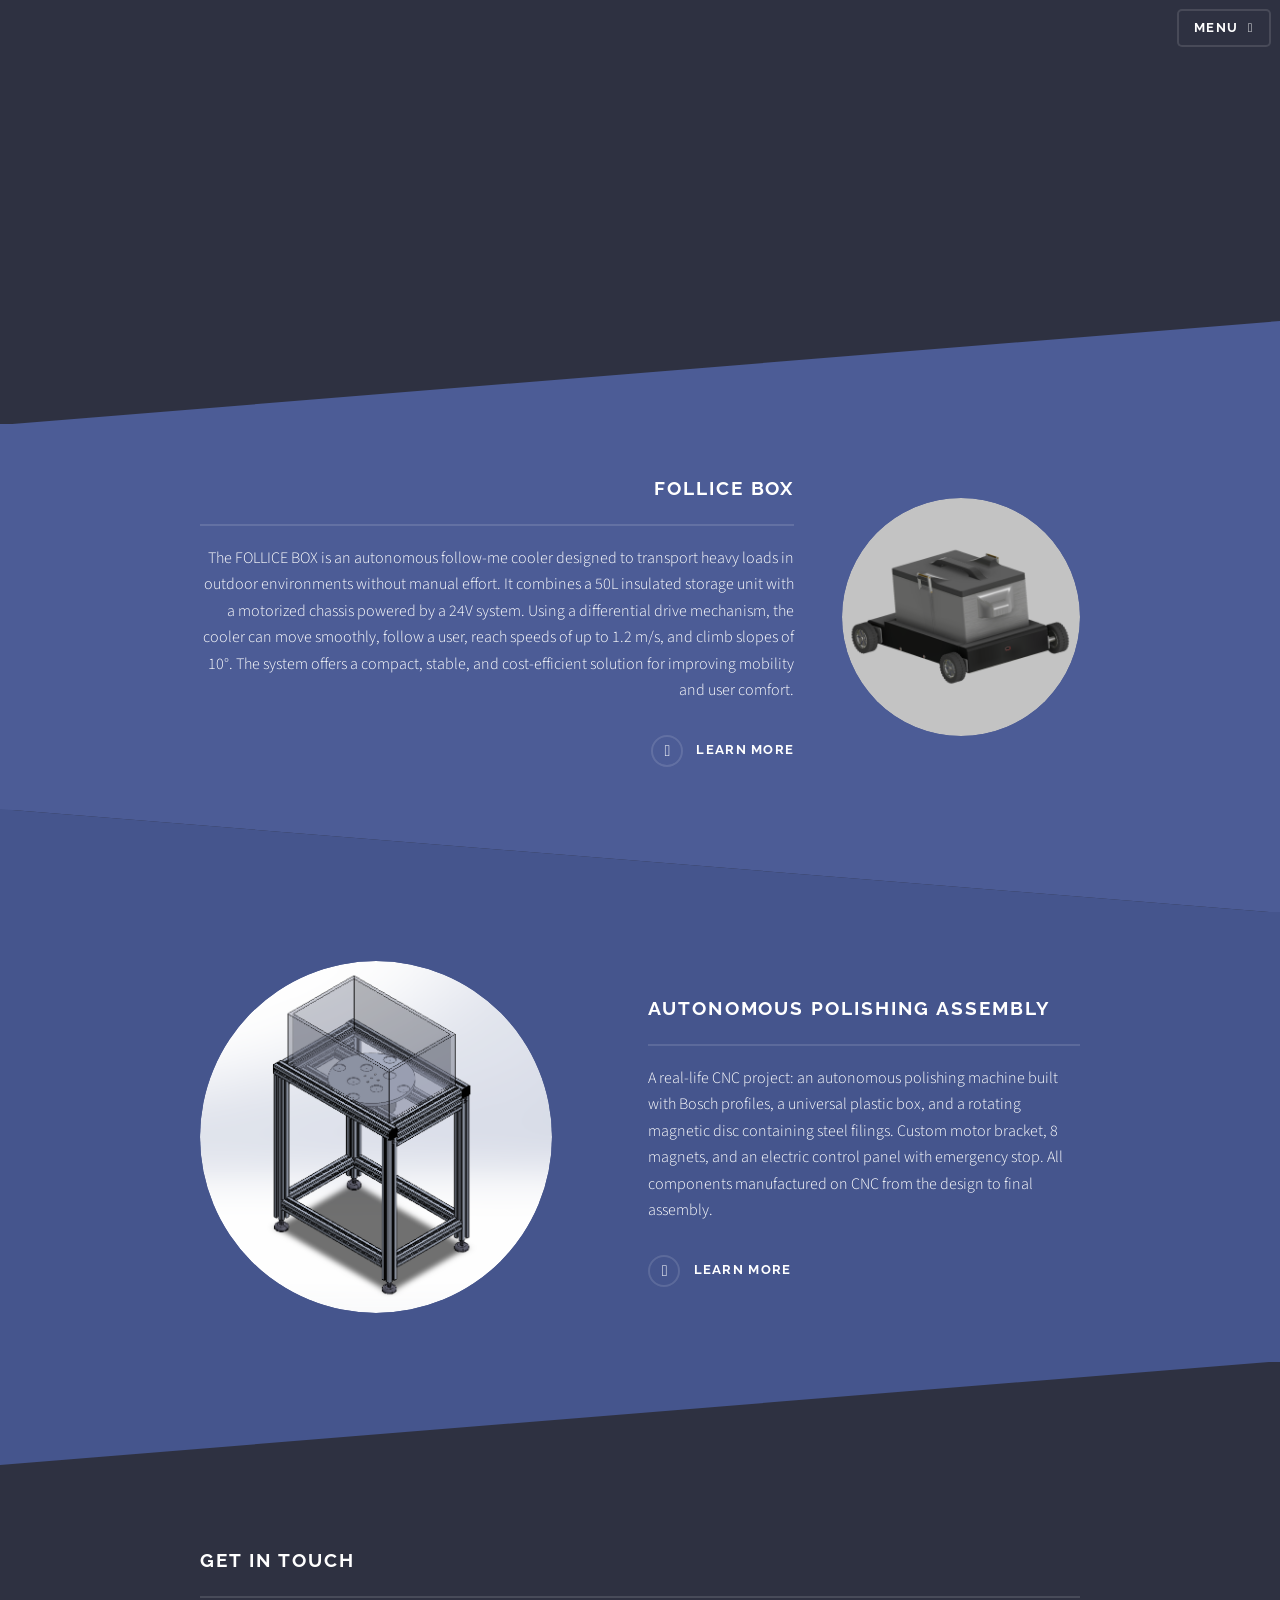
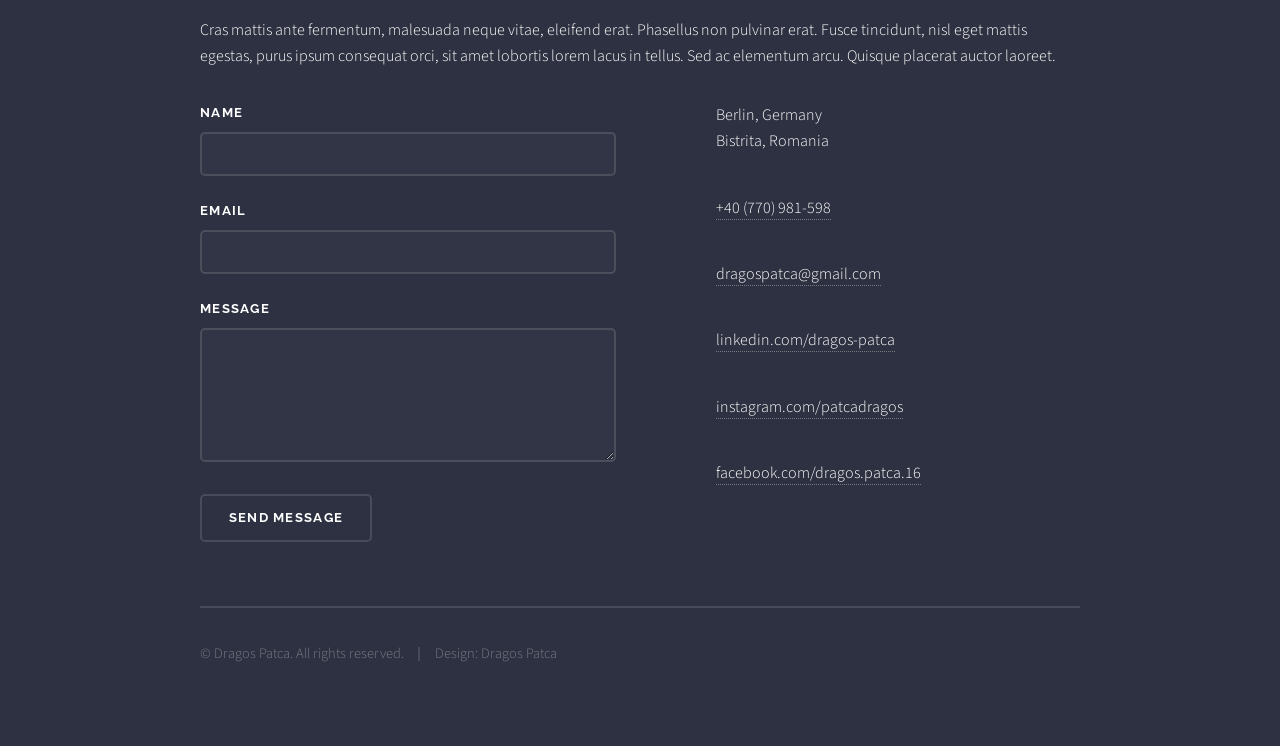
==== index.html @ 0d282e57 "Add files via upload" ====
<!DOCTYPE HTML>
<!--
	Solid State by HTML5 UP
	html5up.net | @ajlkn
	Free for personal and commercial use under the CCA 3.0 license (html5up.net/license)
-->
<html>
	<head>
		<title>PORTOFOLIO - Dragos Patca</title>
		<meta charset="utf-8" />
		<meta name="viewport" content="width=device-width, initial-scale=1, user-scalable=no" />
		<link rel="stylesheet" href="assets/css/main.css" />
		<noscript><link rel="stylesheet" href="assets/css/noscript.css" /></noscript>
	</head>
	<body class="is-preload">

		<!-- Page Wrapper -->
			<div id="page-wrapper">

				<!-- Header -->
					<header id="header" class="alt">
						<h1><a href="index.html">Dragos Patca</a></h1>
						<nav>
							<a href="#menu">Menu</a>
						</nav>
					</header>

				<!-- Menu -->
					<nav id="menu">
						<div class="inner">
							<h2>Menu</h2>
							<ul class="links">
								<li><a href="index.html">Home</a></li>
								<li><a href="follice-box.html">Follice Box</a></li>
								<li><a href="autonomous-polishing.html">Autonomous Polishing</a></li>
								<li><a href="#footer">Contact</a></li>
							</ul>
							<a href="#" class="close">Close</a>
						</div>
					</nav>

				<!-- Banner -->
					<section id="banner">
						<div class="inner">
							<h2>DRAGOS PATCA <div class="logo"><img src="images/pic02.png" alt="Logo" /></div></h2>
							<p>PORTOFOLIO<a href="http://html5up.net"></a></p>
						</div>
					</section>

				<!-- Wrapper -->
					<section id="wrapper">

						<!-- One -->
							<section id="one" class="wrapper spotlight style1">
								<div class="inner">
									<a href="#" class="image"><img src="images/pic01.png" alt="" /></a>
									<div class="content">
										<h2 class="major">Follice Box</h2>
										<p>The FOLLICE BOX is an autonomous follow-me cooler designed to transport heavy loads in outdoor environments without manual effort. It combines a 50L insulated storage unit with a motorized chassis powered by a 24V system. Using a differential drive mechanism, the cooler can move smoothly, follow a user, reach speeds of up to 1.2 m/s, and climb slopes of 10°. The system offers a compact, stable, and cost-efficient solution for improving mobility and user comfort.</p>
									<a href="follice-box.html" class="special">Learn more</a>
								</div>
								</div>
							</section>

						<!-- Two -->
						<section id="two" class="wrapper alt spotlight style2">
							<div class="inner" style="display: flex; align-items: center; gap: 3em;">
								
								<a href="#" class="image" style="
									width: 22em;
									height: 22em;
									flex-shrink: 0;
									display: block;
								">
									<img src="images/poza04.png" alt="" style="
										width: 100%;
										height: 100%;
										object-fit: cover;
										border-radius: 50%;
										display: block;
									" />
								</a>

								<div class="content">
									<h2 class="major">Autonomous Polishing Assembly</h2>
									<p>
										A real-life CNC project: an autonomous polishing machine built with Bosch profiles, 
										a universal plastic box, and a rotating magnetic disc containing steel filings. 
										Custom motor bracket, 8 magnets, and an electric control panel with emergency stop. 
										All components manufactured on CNC from the design to final assembly.
									</p>
									<a href="autonomous-polishing.html" class="special">Learn more</a>
								</div>

							</div>
						</section>


					</section>

				<!-- Footer -->
					<section id="footer">
						<div class="inner">
							<h2 class="major">Get in touch</h2>
							<p>Cras mattis ante fermentum, malesuada neque vitae, eleifend erat. Phasellus non pulvinar erat. Fusce tincidunt, nisl eget mattis egestas, purus ipsum consequat orci, sit amet lobortis lorem lacus in tellus. Sed ac elementum arcu. Quisque placerat auctor laoreet.</p>
							<form method="post" action="#">
								<div class="fields">
									<div class="field">
										<label for="name">Name</label>
										<input type="text" name="name" id="name" />
									</div>
									<div class="field">
										<label for="email">Email</label>
										<input type="email" name="email" id="email" />
									</div>
									<div class="field">
										<label for="message">Message</label>
										<textarea name="message" id="message" rows="4"></textarea>
									</div>
								</div>
								<ul class="actions">
									<li><input type="submit" value="Send Message" /></li>
								</ul>
							</form>
							<ul class="contact">
								<li class="icon solid fa-home">
									Berlin, Germany<br />
									Bistrita, Romania
								</li>
								<li class="icon solid fa-phone"><a href="tel:+40770981598">+40 (770) 981-598</a></li>
								<li class="icon solid fa-envelope"><a href="mailto:dragospatca@gmail.com">dragospatca@gmail.com</a></li>
								<li class="icon brands fa-linkedin"><a href="https://www.linkedin.com/in/dragos-patca-9aa74733b/">linkedin.com/dragos-patca</a></li>
								<li class="icon brands fa-instagram"><a href="https://www.instagram.com/patcadragos/">instagram.com/patcadragos</a></li>
								<li class="icon brands fa-facebook-f"><a href="https://www.facebook.com/dragos.patca.16">facebook.com/dragos.patca.16</a></li>
							</ul>
							<ul class="copyright">
								<li>&copy; Dragos Patca. All rights reserved.</li><li>Design: Dragos Patca</li>
							</ul>
						</div>
					</section>

			</div>

		<!-- Scripts -->
			<script src="assets/js/jquery.min.js"></script>
			<script src="assets/js/jquery.scrollex.min.js"></script>
			<script src="assets/js/browser.min.js"></script>
			<script src="assets/js/breakpoints.min.js"></script>
			<script src="assets/js/util.js"></script>
			<script src="assets/js/main.js"></script>

	</body>
</html>
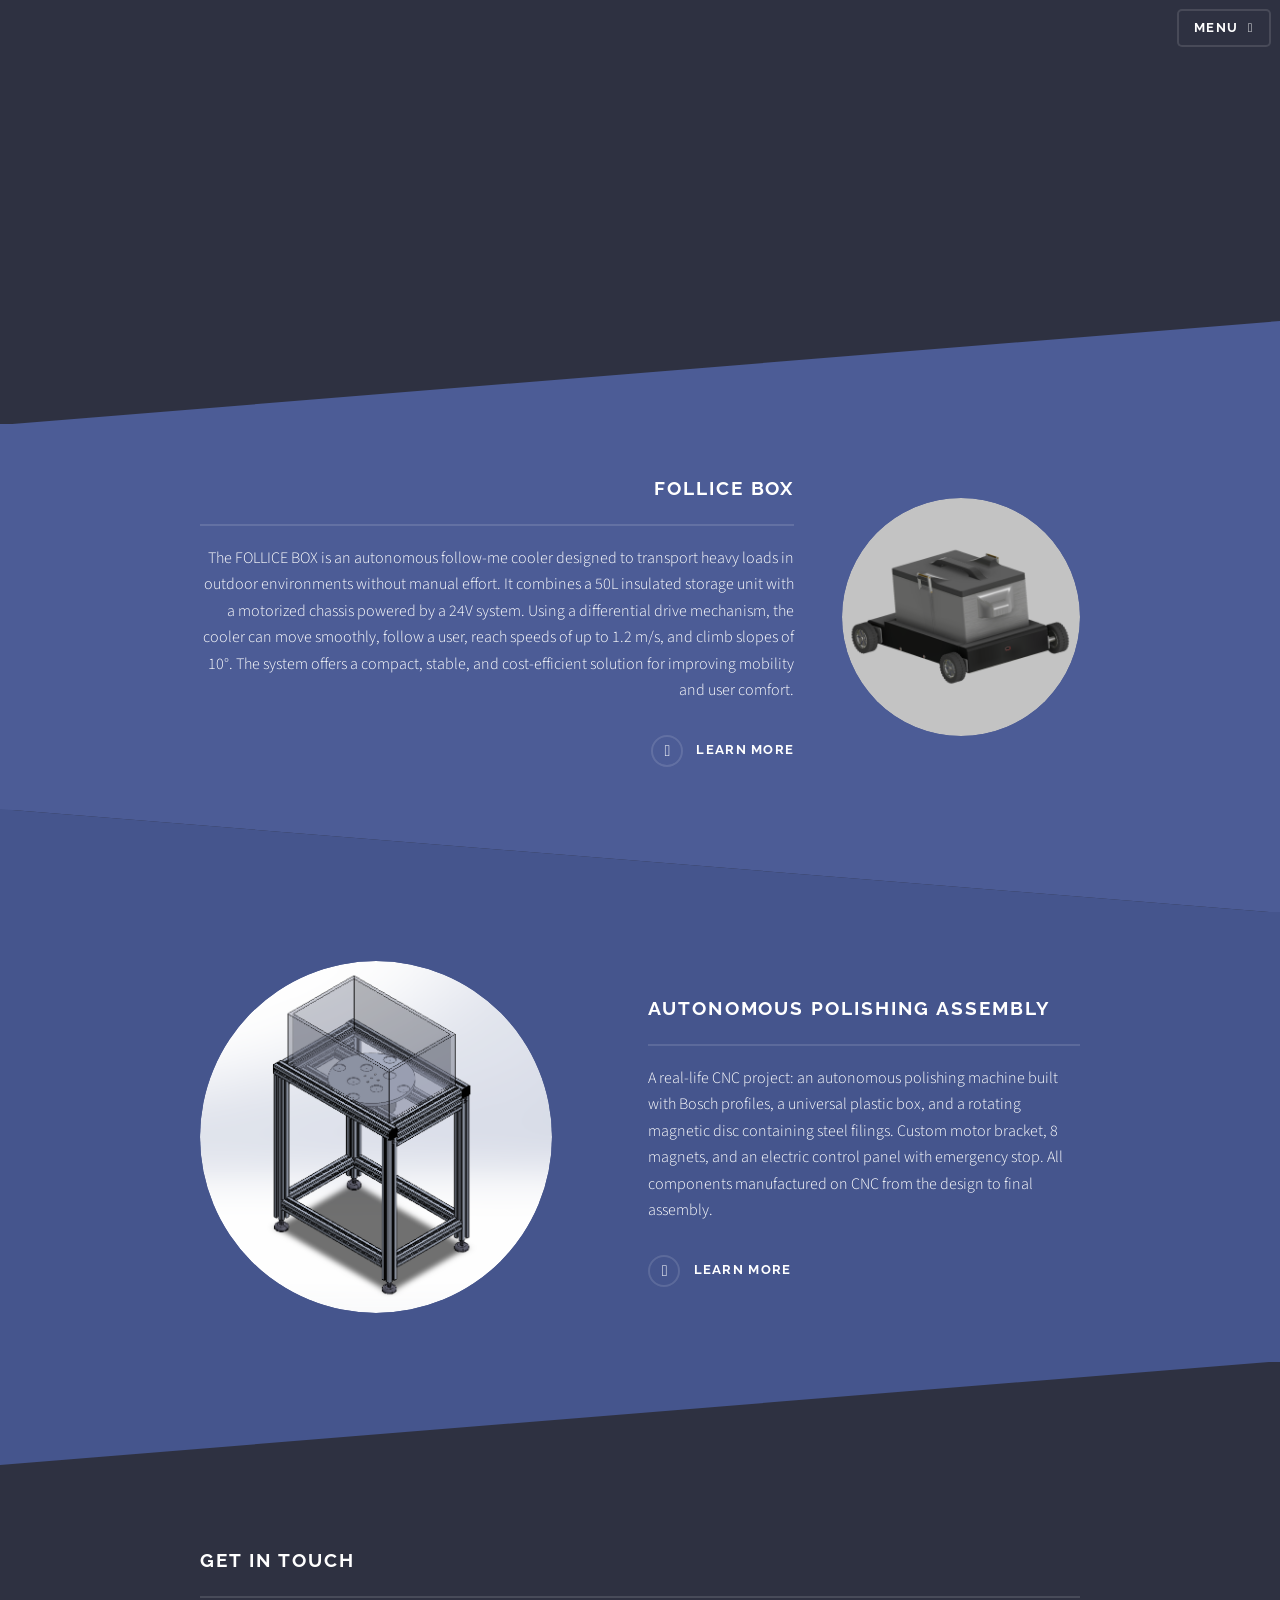
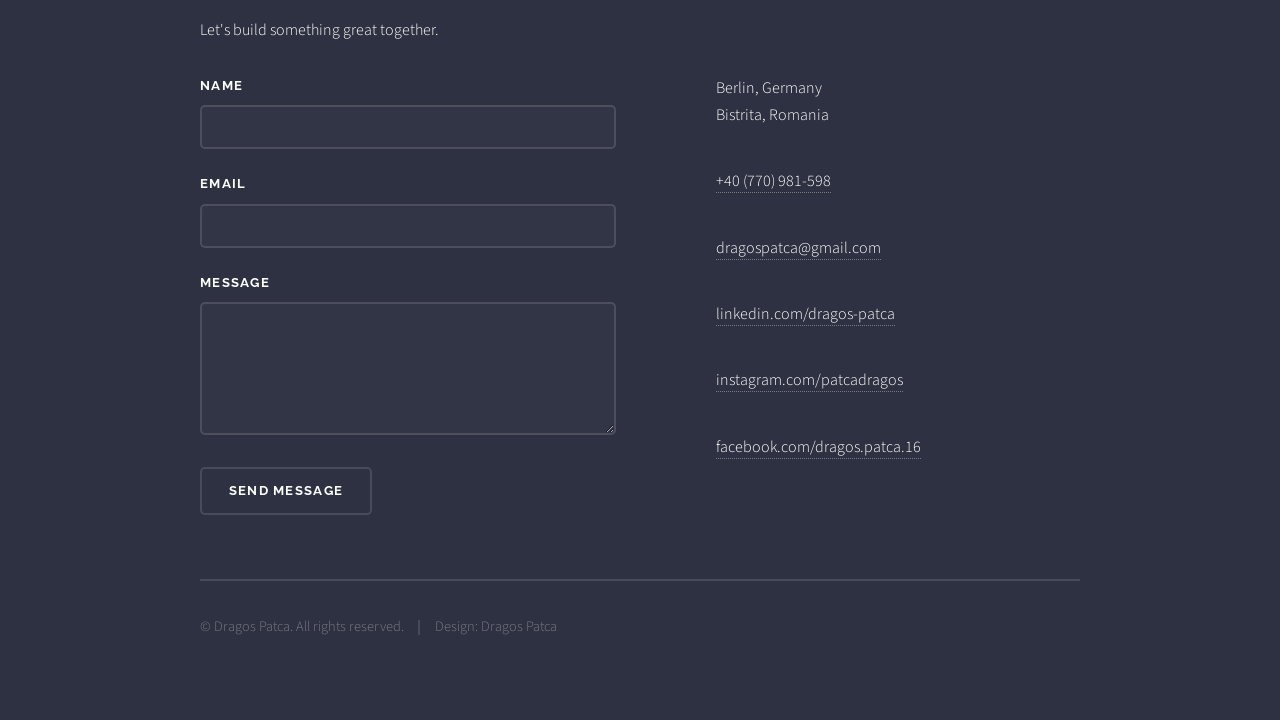
==== commit d1811a7d: "Fix HTML formatting and restore original content" ====
--- a/index.html
+++ b/index.html
@@ -102,7 +102,7 @@
 					<section id="footer">
 						<div class="inner">
 							<h2 class="major">Get in touch</h2>
-							<p>Cras mattis ante fermentum, malesuada neque vitae, eleifend erat. Phasellus non pulvinar erat. Fusce tincidunt, nisl eget mattis egestas, purus ipsum consequat orci, sit amet lobortis lorem lacus in tellus. Sed ac elementum arcu. Quisque placerat auctor laoreet.</p>
+							<p>Let's build something great together.</p>
 							<form method="post" action="#">
 								<div class="fields">
 									<div class="field">
@@ -150,4 +150,4 @@
 			<script src="assets/js/main.js"></script>
 
 	</body>
-</html>+</html>
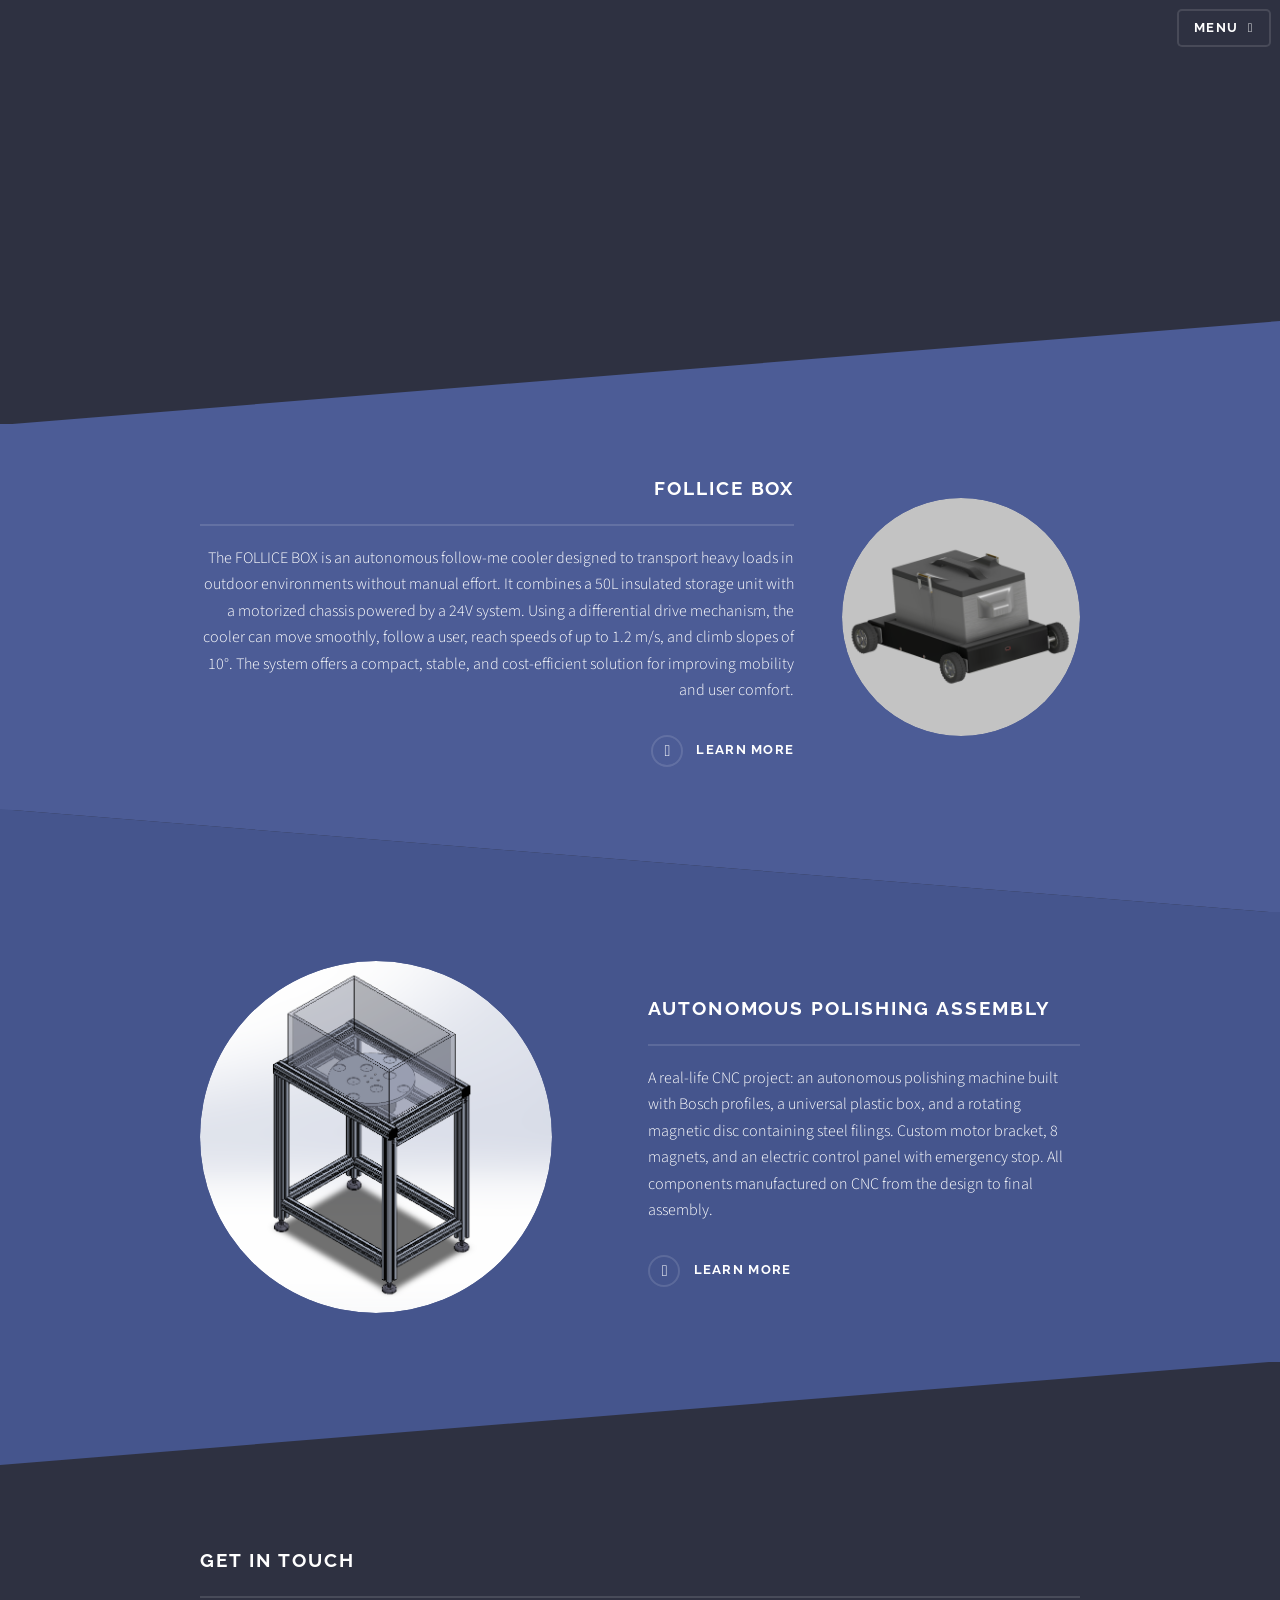
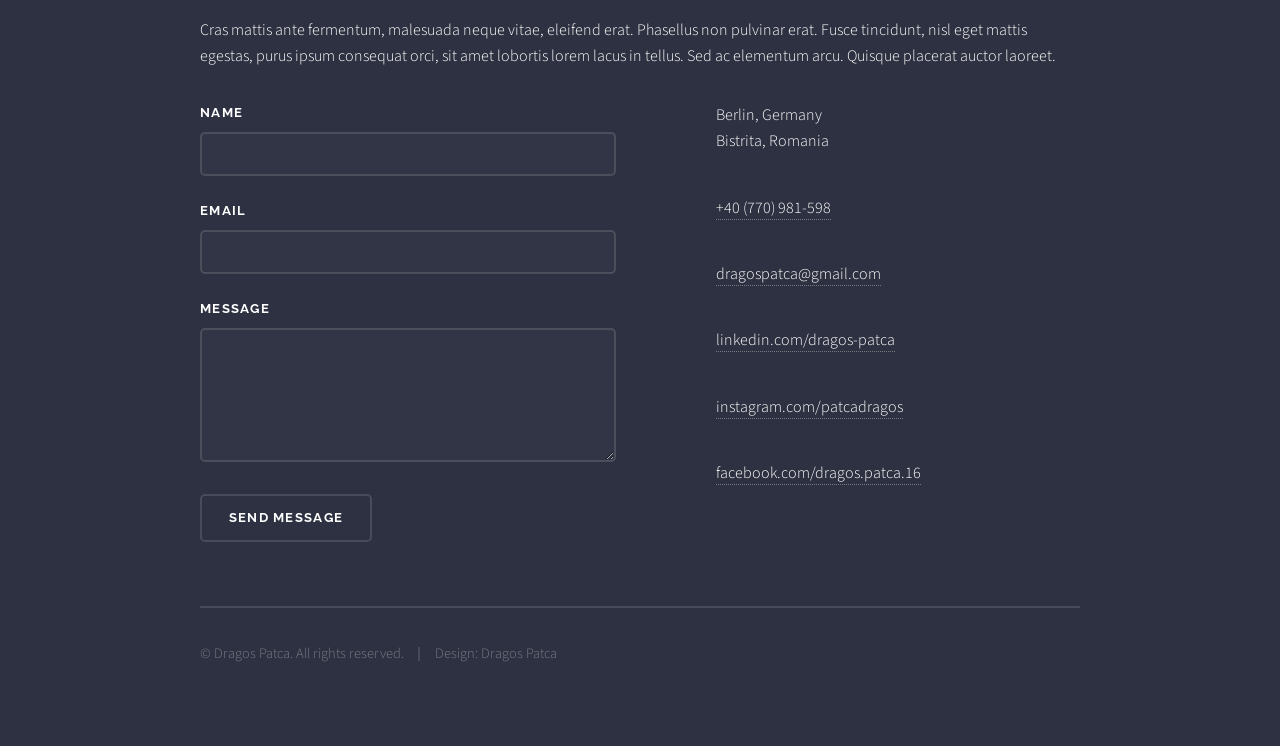
==== commit a1a723ba: "Add files via upload" ====
--- a/index.html
+++ b/index.html
@@ -102,7 +102,7 @@
 					<section id="footer">
 						<div class="inner">
 							<h2 class="major">Get in touch</h2>
-							<p>Let's build something great together.</p>
+							<p>Cras mattis ante fermentum, malesuada neque vitae, eleifend erat. Phasellus non pulvinar erat. Fusce tincidunt, nisl eget mattis egestas, purus ipsum consequat orci, sit amet lobortis lorem lacus in tellus. Sed ac elementum arcu. Quisque placerat auctor laoreet.</p>
 							<form method="post" action="#">
 								<div class="fields">
 									<div class="field">
@@ -150,4 +150,4 @@
 			<script src="assets/js/main.js"></script>
 
 	</body>
-</html>
+</html>
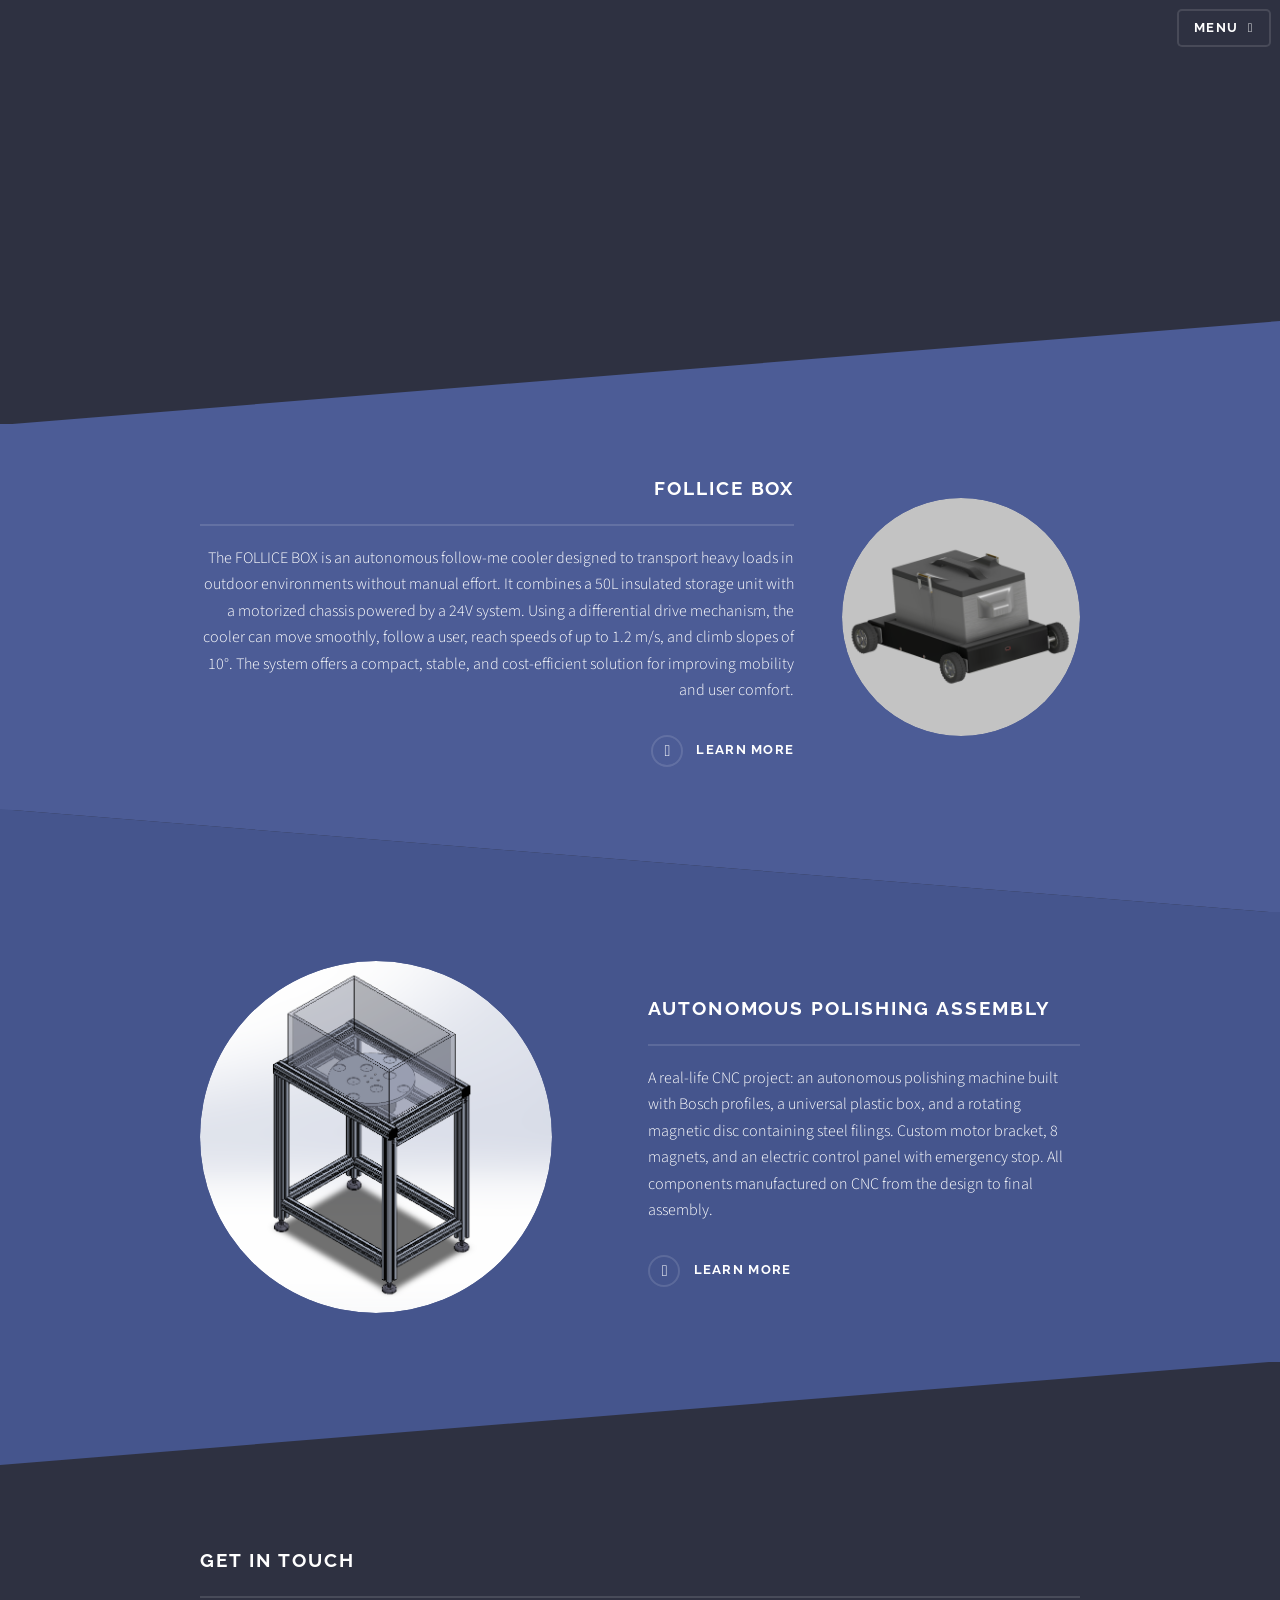
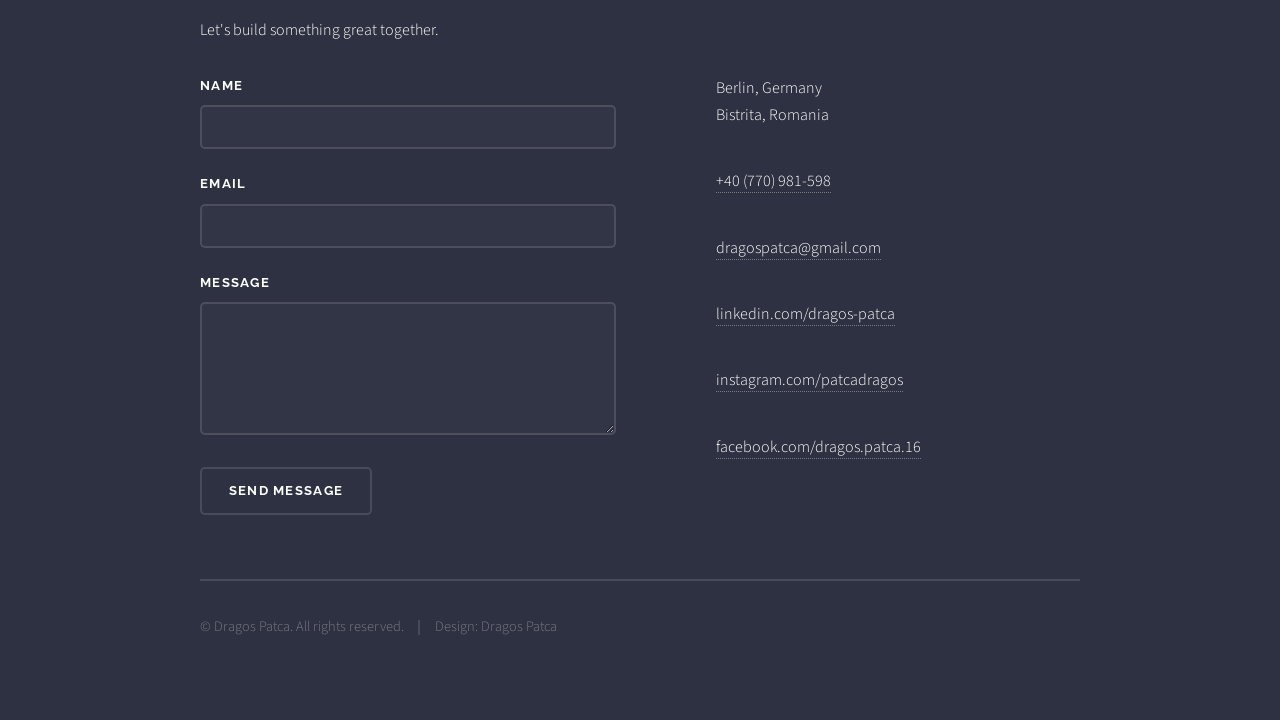
==== commit 47bc43f1: "Update index.html" ====
--- a/index.html
+++ b/index.html
@@ -102,7 +102,7 @@
 					<section id="footer">
 						<div class="inner">
 							<h2 class="major">Get in touch</h2>
-							<p>Cras mattis ante fermentum, malesuada neque vitae, eleifend erat. Phasellus non pulvinar erat. Fusce tincidunt, nisl eget mattis egestas, purus ipsum consequat orci, sit amet lobortis lorem lacus in tellus. Sed ac elementum arcu. Quisque placerat auctor laoreet.</p>
+							<p>Let's build something great together.</p>
 							<form method="post" action="#">
 								<div class="fields">
 									<div class="field">
@@ -150,4 +150,4 @@
 			<script src="assets/js/main.js"></script>
 
 	</body>
-</html>+</html>
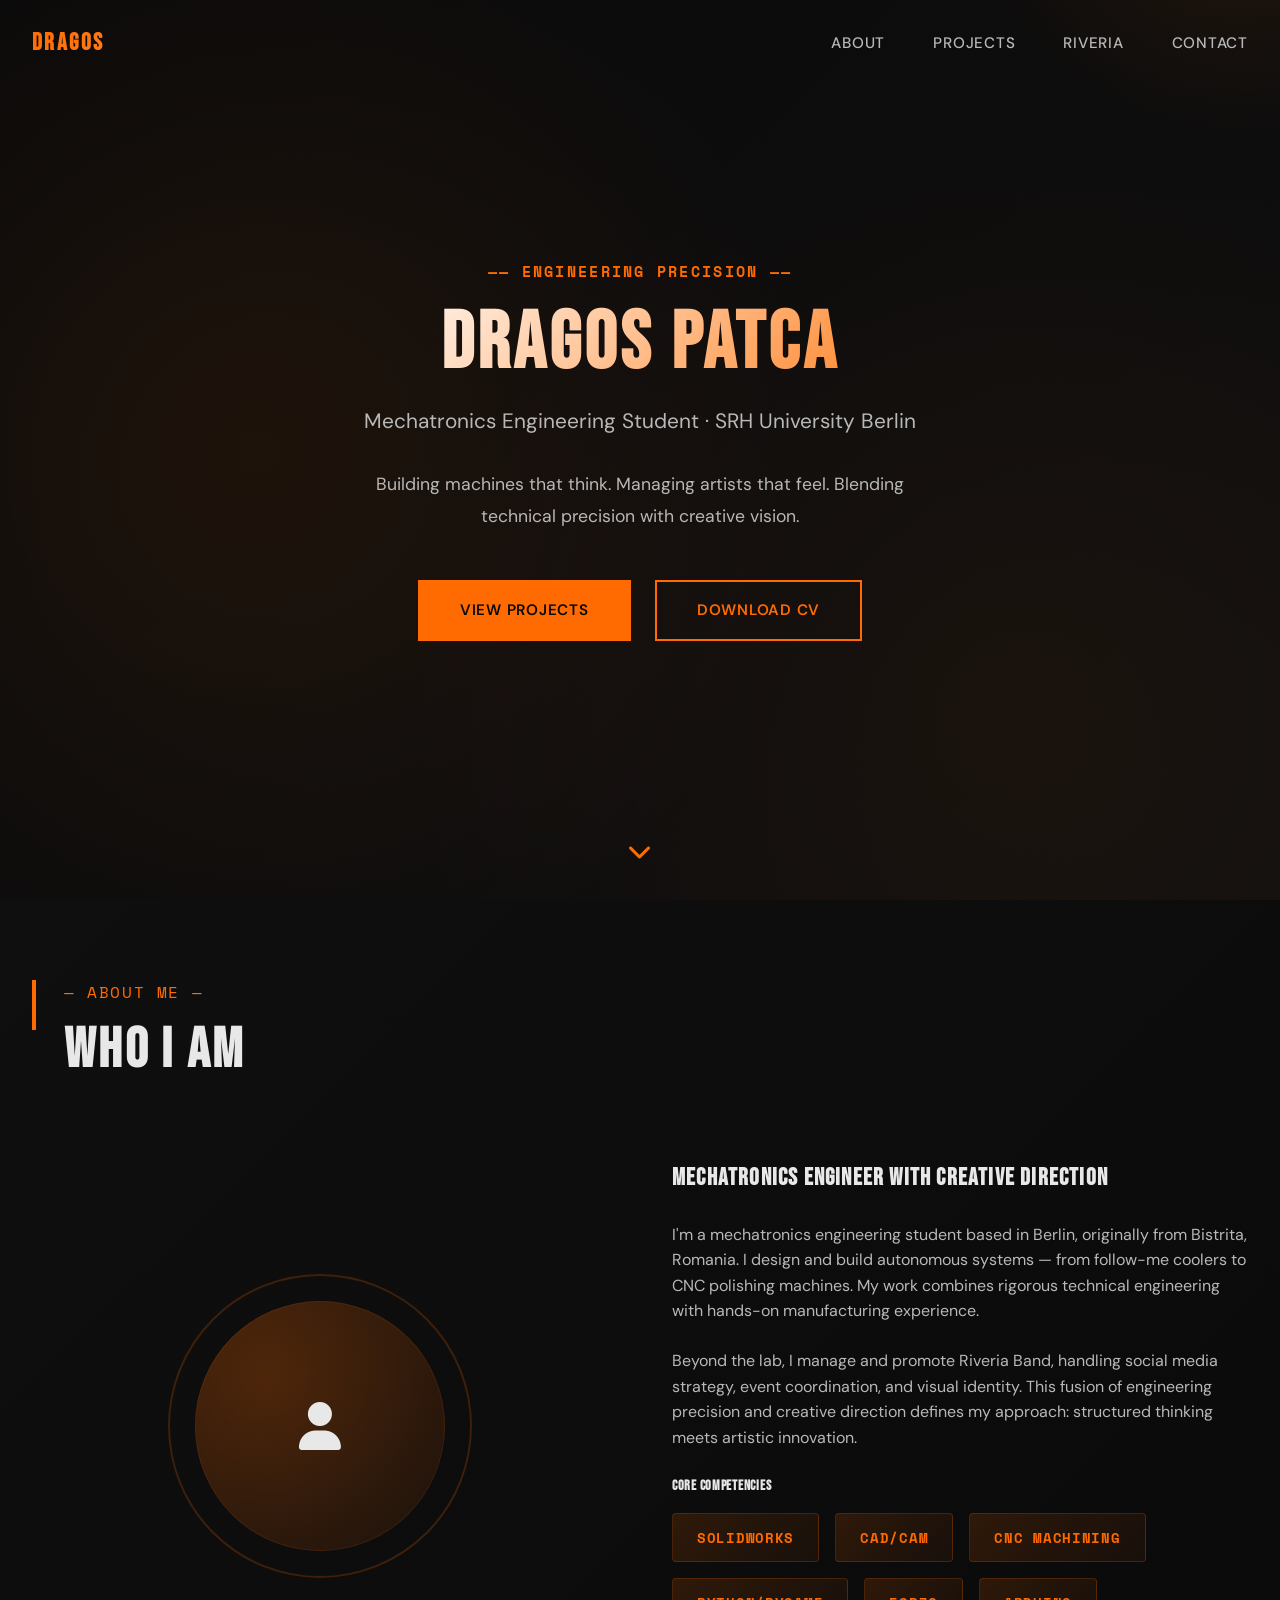
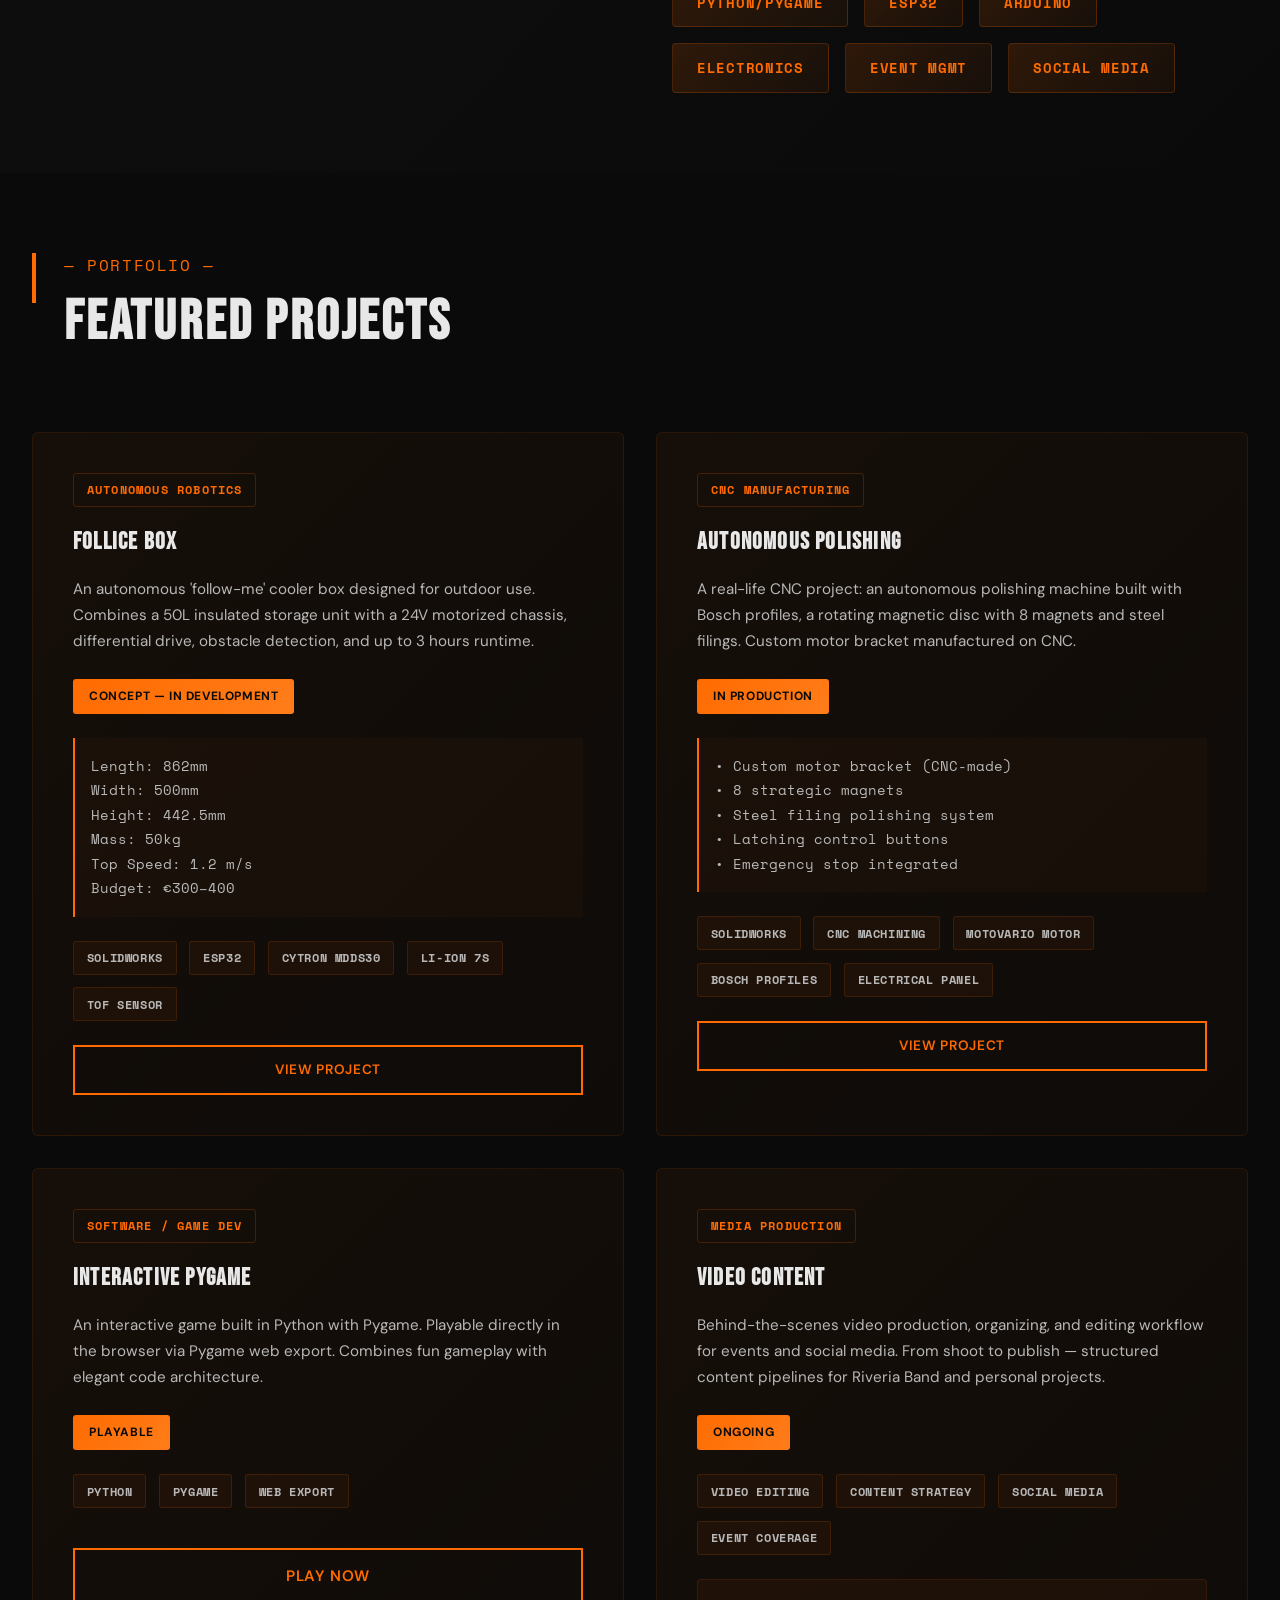
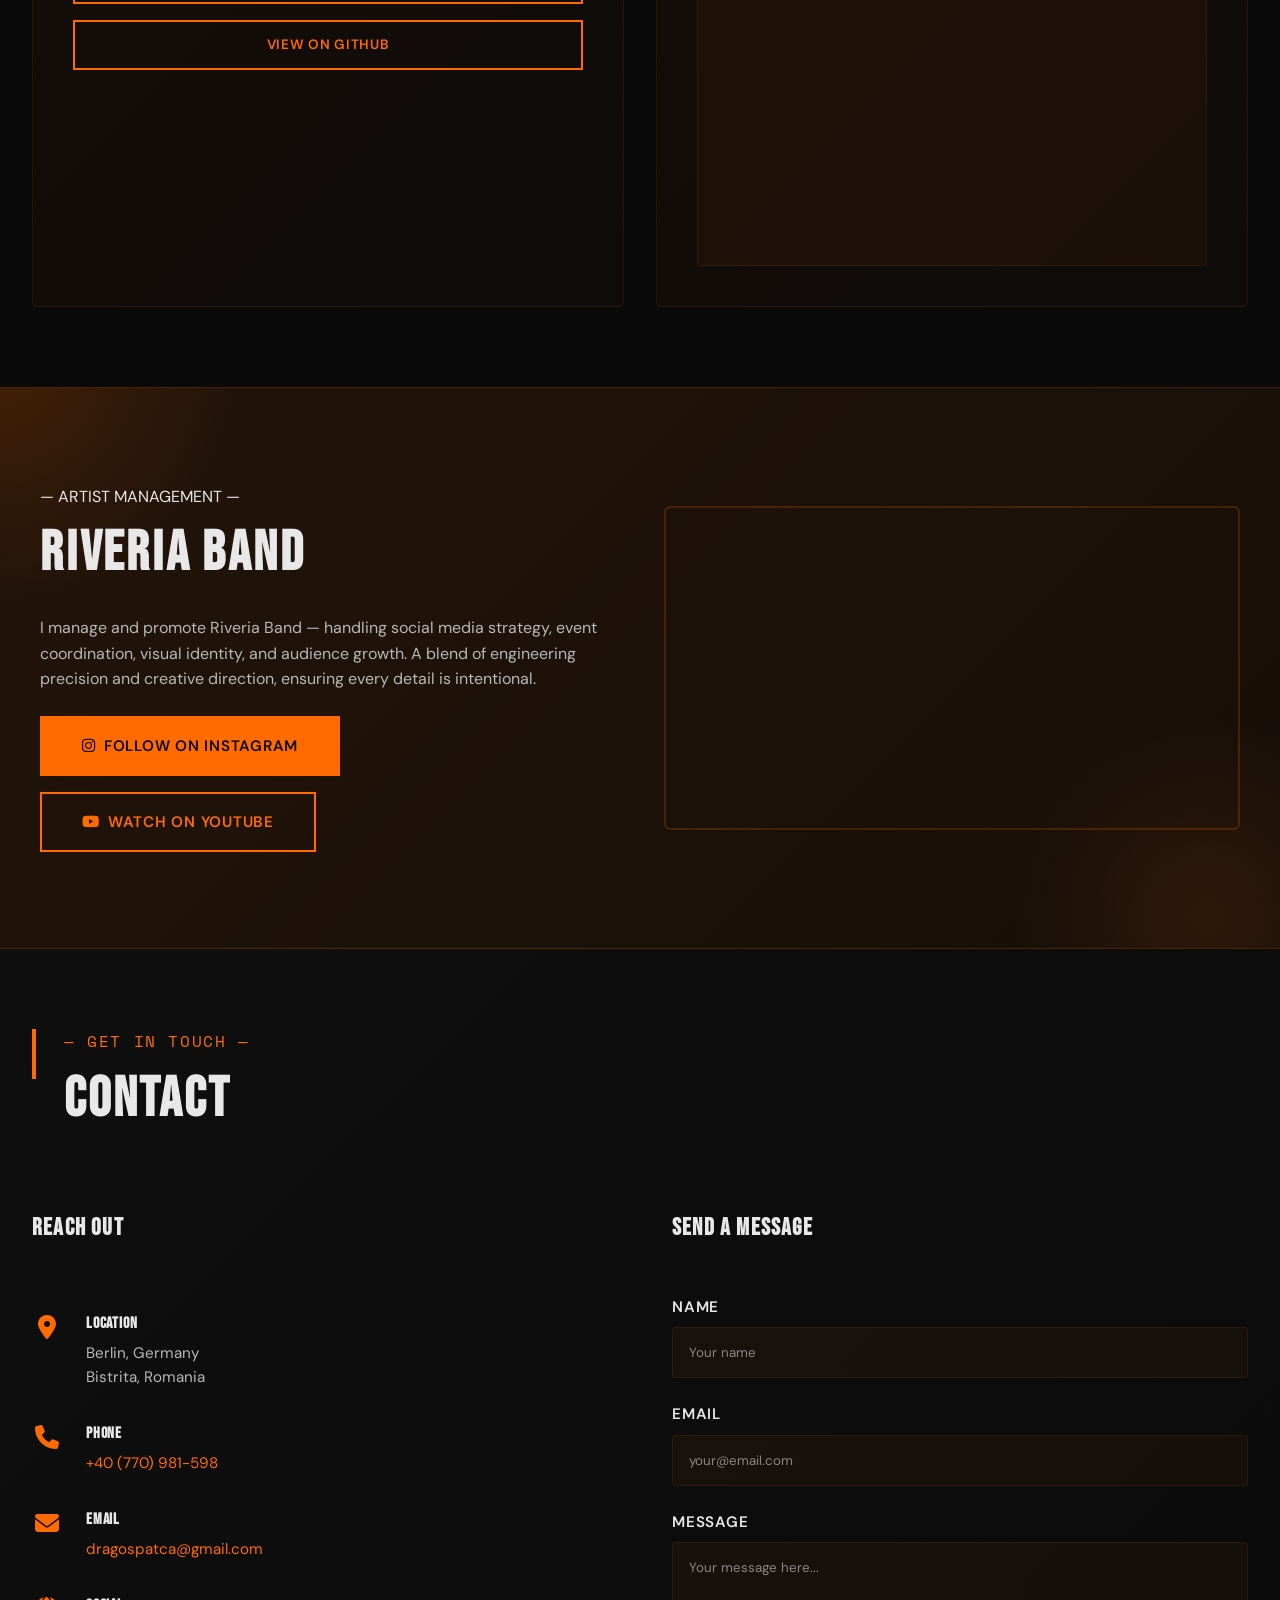
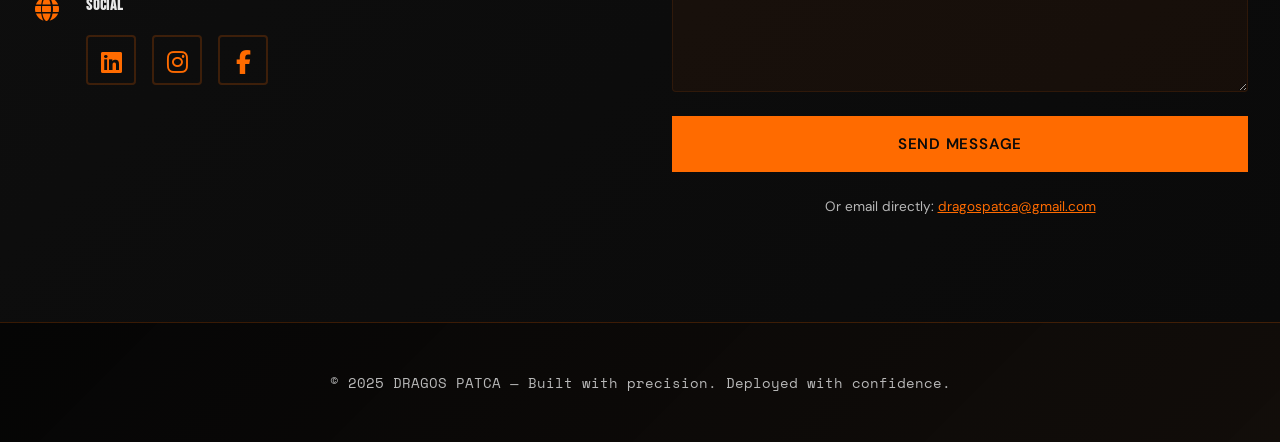
==== commit 62a9f76c: "Add files via upload" ====
--- a/index.html
+++ b/index.html
@@ -1,153 +1,1370 @@
-<!DOCTYPE HTML>
-<!--
-	Solid State by HTML5 UP
-	html5up.net | @ajlkn
-	Free for personal and commercial use under the CCA 3.0 license (html5up.net/license)
--->
-<html>
-	<head>
-		<title>PORTOFOLIO - Dragos Patca</title>
-		<meta charset="utf-8" />
-		<meta name="viewport" content="width=device-width, initial-scale=1, user-scalable=no" />
-		<link rel="stylesheet" href="assets/css/main.css" />
-		<noscript><link rel="stylesheet" href="assets/css/noscript.css" /></noscript>
-	</head>
-	<body class="is-preload">
-
-		<!-- Page Wrapper -->
-			<div id="page-wrapper">
-
-				<!-- Header -->
-					<header id="header" class="alt">
-						<h1><a href="index.html">Dragos Patca</a></h1>
-						<nav>
-							<a href="#menu">Menu</a>
-						</nav>
-					</header>
-
-				<!-- Menu -->
-					<nav id="menu">
-						<div class="inner">
-							<h2>Menu</h2>
-							<ul class="links">
-								<li><a href="index.html">Home</a></li>
-								<li><a href="follice-box.html">Follice Box</a></li>
-								<li><a href="autonomous-polishing.html">Autonomous Polishing</a></li>
-								<li><a href="#footer">Contact</a></li>
-							</ul>
-							<a href="#" class="close">Close</a>
-						</div>
-					</nav>
-
-				<!-- Banner -->
-					<section id="banner">
-						<div class="inner">
-							<h2>DRAGOS PATCA <div class="logo"><img src="images/pic02.png" alt="Logo" /></div></h2>
-							<p>PORTOFOLIO<a href="http://html5up.net"></a></p>
-						</div>
-					</section>
-
-				<!-- Wrapper -->
-					<section id="wrapper">
-
-						<!-- One -->
-							<section id="one" class="wrapper spotlight style1">
-								<div class="inner">
-									<a href="#" class="image"><img src="images/pic01.png" alt="" /></a>
-									<div class="content">
-										<h2 class="major">Follice Box</h2>
-										<p>The FOLLICE BOX is an autonomous follow-me cooler designed to transport heavy loads in outdoor environments without manual effort. It combines a 50L insulated storage unit with a motorized chassis powered by a 24V system. Using a differential drive mechanism, the cooler can move smoothly, follow a user, reach speeds of up to 1.2 m/s, and climb slopes of 10°. The system offers a compact, stable, and cost-efficient solution for improving mobility and user comfort.</p>
-									<a href="follice-box.html" class="special">Learn more</a>
-								</div>
-								</div>
-							</section>
-
-						<!-- Two -->
-						<section id="two" class="wrapper alt spotlight style2">
-							<div class="inner" style="display: flex; align-items: center; gap: 3em;">
-								
-								<a href="#" class="image" style="
-									width: 22em;
-									height: 22em;
-									flex-shrink: 0;
-									display: block;
-								">
-									<img src="images/poza04.png" alt="" style="
-										width: 100%;
-										height: 100%;
-										object-fit: cover;
-										border-radius: 50%;
-										display: block;
-									" />
-								</a>
-
-								<div class="content">
-									<h2 class="major">Autonomous Polishing Assembly</h2>
-									<p>
-										A real-life CNC project: an autonomous polishing machine built with Bosch profiles, 
-										a universal plastic box, and a rotating magnetic disc containing steel filings. 
-										Custom motor bracket, 8 magnets, and an electric control panel with emergency stop. 
-										All components manufactured on CNC from the design to final assembly.
-									</p>
-									<a href="autonomous-polishing.html" class="special">Learn more</a>
-								</div>
-
-							</div>
-						</section>
-
-
-					</section>
-
-				<!-- Footer -->
-					<section id="footer">
-						<div class="inner">
-							<h2 class="major">Get in touch</h2>
-							<p>Let's build something great together.</p>
-							<form method="post" action="#">
-								<div class="fields">
-									<div class="field">
-										<label for="name">Name</label>
-										<input type="text" name="name" id="name" />
-									</div>
-									<div class="field">
-										<label for="email">Email</label>
-										<input type="email" name="email" id="email" />
-									</div>
-									<div class="field">
-										<label for="message">Message</label>
-										<textarea name="message" id="message" rows="4"></textarea>
-									</div>
-								</div>
-								<ul class="actions">
-									<li><input type="submit" value="Send Message" /></li>
-								</ul>
-							</form>
-							<ul class="contact">
-								<li class="icon solid fa-home">
-									Berlin, Germany<br />
-									Bistrita, Romania
-								</li>
-								<li class="icon solid fa-phone"><a href="tel:+40770981598">+40 (770) 981-598</a></li>
-								<li class="icon solid fa-envelope"><a href="mailto:dragospatca@gmail.com">dragospatca@gmail.com</a></li>
-								<li class="icon brands fa-linkedin"><a href="https://www.linkedin.com/in/dragos-patca-9aa74733b/">linkedin.com/dragos-patca</a></li>
-								<li class="icon brands fa-instagram"><a href="https://www.instagram.com/patcadragos/">instagram.com/patcadragos</a></li>
-								<li class="icon brands fa-facebook-f"><a href="https://www.facebook.com/dragos.patca.16">facebook.com/dragos.patca.16</a></li>
-							</ul>
-							<ul class="copyright">
-								<li>&copy; Dragos Patca. All rights reserved.</li><li>Design: Dragos Patca</li>
-							</ul>
-						</div>
-					</section>
-
-			</div>
-
-		<!-- Scripts -->
-			<script src="assets/js/jquery.min.js"></script>
-			<script src="assets/js/jquery.scrollex.min.js"></script>
-			<script src="assets/js/browser.min.js"></script>
-			<script src="assets/js/breakpoints.min.js"></script>
-			<script src="assets/js/util.js"></script>
-			<script src="assets/js/main.js"></script>
-
-	</body>
-</html>
+<!DOCTYPE html>
+<html lang="en">
+<head>
+    <meta charset="UTF-8">
+    <meta name="viewport" content="width=device-width, initial-scale=1.0">
+    <title>Dragos Patca — Mechatronics Engineering Portfolio</title>
+    <link rel="preconnect" href="https://fonts.googleapis.com">
+    <link rel="preconnect" href="https://fonts.gstatic.com" crossorigin>
+    <link href="https://fonts.googleapis.com/css2?family=Bebas+Neue&family=DM+Sans:wght@400;500;700&family=Space+Mono:wght@400;700&display=swap" rel="stylesheet">
+    <link rel="stylesheet" href="https://cdnjs.cloudflare.com/ajax/libs/font-awesome/6.4.0/css/all.min.css">
+    
+    <style>
+        /* ============== RESET & BASE ============== */
+        * {
+            margin: 0;
+            padding: 0;
+            box-sizing: border-box;
+        }
+
+        html {
+            scroll-behavior: smooth;
+        }
+
+        body {
+            font-family: 'DM Sans', sans-serif;
+            background-color: #0a0a0a;
+            color: #e8e8e8;
+            line-height: 1.6;
+            overflow-x: hidden;
+        }
+
+        /* ============== COLORS & ACCENTS ============== */
+        :root {
+            --primary-bg: #0a0a0a;
+            --accent: #FF6B00;
+            --accent-dark: #d45a00;
+            --accent-light: #ff7d1a;
+            --text-primary: #e8e8e8;
+            --text-secondary: #b8b8b8;
+            --border: rgba(255, 107, 0, 0.2);
+            --border-light: rgba(255, 107, 0, 0.1);
+        }
+
+        /* ============== TYPOGRAPHY ============== */
+        h1, h2, h3, h4 {
+            font-family: 'Bebas Neue', sans-serif;
+            font-weight: 700;
+            letter-spacing: 0.05em;
+            text-transform: uppercase;
+        }
+
+        h1 {
+            font-size: clamp(2.5rem, 8vw, 5rem);
+            line-height: 1.1;
+        }
+
+        h2 {
+            font-size: clamp(2rem, 6vw, 3.5rem);
+            margin-bottom: 1rem;
+        }
+
+        h3 {
+            font-size: 1.5rem;
+            margin-bottom: 0.75rem;
+        }
+
+        p {
+            font-size: 1rem;
+            color: var(--text-secondary);
+            margin-bottom: 1.5rem;
+        }
+
+        /* ============== NAVBAR ============== */
+        nav {
+            position: fixed;
+            top: 0;
+            left: 0;
+            right: 0;
+            z-index: 1000;
+            padding: 1.5rem 2rem;
+            background: rgba(10, 10, 10, 0);
+            backdrop-filter: none;
+            transition: all 0.3s ease;
+            display: flex;
+            justify-content: space-between;
+            align-items: center;
+        }
+
+        nav.scrolled {
+            background: rgba(10, 10, 10, 0.95);
+            backdrop-filter: blur(10px);
+            border-bottom: 1px solid var(--border);
+            padding: 1rem 2rem;
+        }
+
+        .nav-brand {
+            font-family: 'Bebas Neue', sans-serif;
+            font-size: 1.5rem;
+            font-weight: 700;
+            letter-spacing: 0.1em;
+            text-transform: uppercase;
+            background: linear-gradient(135deg, var(--accent), var(--accent-light));
+            -webkit-background-clip: text;
+            -webkit-text-fill-color: transparent;
+            background-clip: text;
+            text-decoration: none;
+            cursor: pointer;
+        }
+
+        .nav-links {
+            display: flex;
+            gap: 3rem;
+            list-style: none;
+            align-items: center;
+        }
+
+        .nav-links a {
+            text-decoration: none;
+            color: var(--text-secondary);
+            font-weight: 500;
+            font-size: 0.95rem;
+            letter-spacing: 0.05em;
+            text-transform: uppercase;
+            position: relative;
+            transition: color 0.3s ease;
+        }
+
+        .nav-links a::after {
+            content: '';
+            position: absolute;
+            bottom: -5px;
+            left: 0;
+            width: 0;
+            height: 2px;
+            background: var(--accent);
+            transition: width 0.3s ease;
+        }
+
+        .nav-links a:hover::after,
+        .nav-links a.active::after {
+            width: 100%;
+        }
+
+        .nav-links a:hover,
+        .nav-links a.active {
+            color: var(--accent);
+        }
+
+        .hamburger {
+            display: none;
+            flex-direction: column;
+            cursor: pointer;
+            gap: 0.4rem;
+        }
+
+        .hamburger span {
+            width: 25px;
+            height: 3px;
+            background: var(--accent);
+            border-radius: 2px;
+            transition: all 0.3s ease;
+        }
+
+        .hamburger.active span:nth-child(1) {
+            transform: rotate(45deg) translate(8px, 8px);
+        }
+
+        .hamburger.active span:nth-child(2) {
+            opacity: 0;
+        }
+
+        .hamburger.active span:nth-child(3) {
+            transform: rotate(-45deg) translate(7px, -7px);
+        }
+
+        /* ============== HERO SECTION ============== */
+        .hero {
+            min-height: 100vh;
+            display: flex;
+            align-items: center;
+            justify-content: center;
+            position: relative;
+            overflow: hidden;
+            padding: 2rem;
+            background: 
+                radial-gradient(circle at 20% 50%, rgba(255, 107, 0, 0.08) 0%, transparent 50%),
+                radial-gradient(circle at 80% 80%, rgba(255, 107, 0, 0.05) 0%, transparent 50%),
+                linear-gradient(135deg, #0a0a0a 0%, #0f0f0f 100%);
+        }
+
+        .hero::before {
+            content: '';
+            position: absolute;
+            top: -50%;
+            right: -20%;
+            width: 600px;
+            height: 600px;
+            background: radial-gradient(circle, rgba(255, 107, 0, 0.1) 0%, transparent 70%);
+            border-radius: 50%;
+            animation: float 20s ease-in-out infinite;
+            pointer-events: none;
+        }
+
+        @keyframes float {
+            0%, 100% { transform: translateY(0px) translateX(0px); }
+            50% { transform: translateY(-50px) translateX(30px); }
+        }
+
+        .hero-content {
+            position: relative;
+            z-index: 10;
+            text-align: center;
+            max-width: 900px;
+        }
+
+        .hero-tagline {
+            font-family: 'Space Mono', monospace;
+            font-size: 0.95rem;
+            letter-spacing: 0.15em;
+            text-transform: uppercase;
+            color: var(--accent);
+            margin-bottom: 1rem;
+            font-weight: 700;
+        }
+
+        .hero h1 {
+            margin-bottom: 1rem;
+            background: linear-gradient(135deg, #ffffff 0%, var(--accent-light) 100%);
+            -webkit-background-clip: text;
+            -webkit-text-fill-color: transparent;
+            background-clip: text;
+            animation: fadeInDown 0.8s ease-out;
+        }
+
+        .hero-subtitle {
+            font-size: 1.3rem;
+            color: var(--text-secondary);
+            margin-bottom: 2rem;
+            animation: fadeInUp 0.8s ease-out 0.2s both;
+        }
+
+        .hero-description {
+            font-size: 1.1rem;
+            color: var(--text-secondary);
+            max-width: 600px;
+            margin: 0 auto 3rem;
+            line-height: 1.8;
+            animation: fadeInUp 0.8s ease-out 0.4s both;
+        }
+
+        .hero-buttons {
+            display: flex;
+            gap: 1.5rem;
+            justify-content: center;
+            flex-wrap: wrap;
+            animation: fadeInUp 0.8s ease-out 0.6s both;
+        }
+
+        @keyframes fadeInDown {
+            from {
+                opacity: 0;
+                transform: translateY(-30px);
+            }
+            to {
+                opacity: 1;
+                transform: translateY(0);
+            }
+        }
+
+        @keyframes fadeInUp {
+            from {
+                opacity: 0;
+                transform: translateY(30px);
+            }
+            to {
+                opacity: 1;
+                transform: translateY(0);
+            }
+        }
+
+        /* ============== BUTTONS ============== */
+        .btn {
+            display: inline-block;
+            padding: 1rem 2.5rem;
+            font-size: 0.95rem;
+            font-weight: 600;
+            letter-spacing: 0.05em;
+            text-transform: uppercase;
+            text-decoration: none;
+            border: 2px solid var(--accent);
+            background: transparent;
+            color: var(--accent);
+            cursor: pointer;
+            transition: all 0.3s ease;
+            position: relative;
+            overflow: hidden;
+            font-family: 'DM Sans', sans-serif;
+        }
+
+        .btn::before {
+            content: '';
+            position: absolute;
+            top: 0;
+            left: -100%;
+            width: 100%;
+            height: 100%;
+            background: var(--accent);
+            z-index: -1;
+            transition: left 0.3s ease;
+        }
+
+        .btn:hover {
+            color: #0a0a0a;
+            left: 0;
+        }
+
+        .btn:hover::before {
+            left: 0;
+        }
+
+        .btn.primary {
+            background: var(--accent);
+            color: #0a0a0a;
+            border-color: var(--accent);
+        }
+
+        .btn.primary:hover {
+            background: var(--accent-dark);
+            border-color: var(--accent-dark);
+        }
+
+        .scroll-indicator {
+            position: absolute;
+            bottom: 2rem;
+            left: 50%;
+            transform: translateX(-50%);
+            animation: bounce 2s infinite;
+        }
+
+        @keyframes bounce {
+            0%, 100% { transform: translateX(-50%) translateY(0); }
+            50% { transform: translateX(-50%) translateY(10px); }
+        }
+
+        /* ============== SECTIONS ============== */
+        section {
+            padding: 5rem 2rem;
+            max-width: 1400px;
+            margin: 0 auto;
+        }
+
+        section.dark-bg {
+            background: linear-gradient(135deg, #0f0f0f 0%, #0a0a0a 100%);
+        }
+
+        .section-header {
+            text-align: left;
+            margin-bottom: 4rem;
+            position: relative;
+            padding-left: 2rem;
+        }
+
+        .section-header::before {
+            content: '';
+            position: absolute;
+            left: 0;
+            top: 0;
+            width: 4px;
+            height: 50px;
+            background: var(--accent);
+        }
+
+        .section-header h2 {
+            margin-bottom: 0.5rem;
+        }
+
+        .section-header .subtitle {
+            font-size: 1rem;
+            color: var(--accent);
+            font-family: 'Space Mono', monospace;
+            letter-spacing: 0.1em;
+        }
+
+        /* ============== ABOUT SECTION ============== */
+        .about-container {
+            display: grid;
+            grid-template-columns: 1fr 1fr;
+            gap: 4rem;
+            align-items: center;
+        }
+
+        .about-image {
+            position: relative;
+        }
+
+        .about-image::before {
+            content: '';
+            position: absolute;
+            width: 300px;
+            height: 300px;
+            border: 2px solid var(--border);
+            border-radius: 50%;
+            top: 50%;
+            left: 50%;
+            transform: translate(-50%, -50%);
+            animation: rotate 20s linear infinite;
+        }
+
+        .about-image::after {
+            content: '';
+            position: absolute;
+            width: 250px;
+            height: 250px;
+            background: radial-gradient(circle at 30% 30%, rgba(255, 107, 0, 0.2), transparent);
+            border-radius: 50%;
+            top: 50%;
+            left: 50%;
+            transform: translate(-50%, -50%);
+        }
+
+        @keyframes rotate {
+            from { transform: translate(-50%, -50%) rotate(0deg); }
+            to { transform: translate(-50%, -50%) rotate(360deg); }
+        }
+
+        .about-image-placeholder {
+            width: 250px;
+            height: 250px;
+            background: linear-gradient(135deg, rgba(255, 107, 0, 0.1) 0%, rgba(255, 107, 0, 0.05) 100%);
+            border-radius: 50%;
+            margin: 0 auto;
+            display: flex;
+            align-items: center;
+            justify-content: center;
+            font-size: 3rem;
+            border: 1px solid var(--border-light);
+            position: relative;
+            z-index: 2;
+        }
+
+        .about-text h3 {
+            margin-bottom: 1.5rem;
+        }
+
+        .about-text p:last-child {
+            margin-bottom: 2rem;
+        }
+
+        .skills {
+            display: flex;
+            flex-wrap: wrap;
+            gap: 1rem;
+        }
+
+        .skill-tag {
+            display: inline-block;
+            padding: 0.75rem 1.5rem;
+            background: linear-gradient(135deg, rgba(255, 107, 0, 0.15) 0%, rgba(255, 107, 0, 0.05) 100%);
+            border: 1px solid var(--border);
+            color: var(--accent);
+            font-size: 0.9rem;
+            font-weight: 600;
+            border-radius: 4px;
+            font-family: 'Space Mono', monospace;
+            letter-spacing: 0.05em;
+            text-transform: uppercase;
+            transition: all 0.3s ease;
+        }
+
+        .skill-tag:hover {
+            background: linear-gradient(135deg, rgba(255, 107, 0, 0.25) 0%, rgba(255, 107, 0, 0.1) 100%);
+            border-color: var(--accent);
+            transform: translateY(-2px);
+        }
+
+        /* ============== PROJECTS SECTION ============== */
+        .projects-grid {
+            display: grid;
+            grid-template-columns: repeat(auto-fit, minmax(500px, 1fr));
+            gap: 2rem;
+        }
+
+        .project-card {
+            background: linear-gradient(135deg, rgba(255, 107, 0, 0.05) 0%, rgba(255, 107, 0, 0.02) 100%);
+            border: 1px solid var(--border-light);
+            padding: 2.5rem;
+            border-radius: 6px;
+            position: relative;
+            overflow: hidden;
+            transition: all 0.3s ease;
+            opacity: 0;
+            transform: translateY(20px);
+        }
+
+        .project-card.visible {
+            opacity: 1;
+            transform: translateY(0);
+        }
+
+        .project-card::before {
+            content: '';
+            position: absolute;
+            top: 0;
+            left: 0;
+            right: 0;
+            bottom: 0;
+            border: 2px solid var(--accent);
+            border-radius: 6px;
+            opacity: 0;
+            transition: all 0.3s ease;
+            pointer-events: none;
+            transform: scale(0.98);
+        }
+
+        .project-card:hover::before {
+            opacity: 1;
+            transform: scale(1);
+        }
+
+        .project-card:hover {
+            transform: translateY(-10px);
+            background: linear-gradient(135deg, rgba(255, 107, 0, 0.1) 0%, rgba(255, 107, 0, 0.05) 100%);
+        }
+
+        .project-tag {
+            display: inline-block;
+            font-family: 'Space Mono', monospace;
+            font-size: 0.75rem;
+            font-weight: 700;
+            letter-spacing: 0.1em;
+            text-transform: uppercase;
+            color: var(--accent);
+            margin-bottom: 1rem;
+            padding: 0.4rem 0.8rem;
+            border: 1px solid var(--border);
+            border-radius: 3px;
+        }
+
+        .project-card h3 {
+            margin-bottom: 1rem;
+            color: var(--text-primary);
+        }
+
+        .project-description {
+            font-size: 0.95rem;
+            color: var(--text-secondary);
+            margin-bottom: 1.5rem;
+            line-height: 1.7;
+        }
+
+        .project-tech {
+            display: flex;
+            flex-wrap: wrap;
+            gap: 0.8rem;
+            margin-bottom: 1.5rem;
+        }
+
+        .tech-badge {
+            font-family: 'Space Mono', monospace;
+            font-size: 0.75rem;
+            color: var(--text-secondary);
+            padding: 0.4rem 0.8rem;
+            background: rgba(255, 107, 0, 0.05);
+            border: 1px solid rgba(255, 107, 0, 0.15);
+            border-radius: 3px;
+            text-transform: uppercase;
+            letter-spacing: 0.05em;
+            font-weight: 600;
+        }
+
+        .project-status {
+            display: inline-block;
+            padding: 0.5rem 1rem;
+            background: linear-gradient(135deg, var(--accent), var(--accent-light));
+            color: #0a0a0a;
+            font-size: 0.75rem;
+            font-weight: 700;
+            text-transform: uppercase;
+            letter-spacing: 0.05em;
+            border-radius: 3px;
+            margin-bottom: 1.5rem;
+        }
+
+        .project-specs {
+            font-size: 0.85rem;
+            color: var(--text-secondary);
+            background: rgba(255, 107, 0, 0.03);
+            padding: 1rem;
+            border-left: 2px solid var(--accent);
+            margin-bottom: 1.5rem;
+            font-family: 'Space Mono', monospace;
+            line-height: 1.8;
+        }
+
+        .project-buttons {
+            display: flex;
+            gap: 1rem;
+            margin-top: 1.5rem;
+        }
+
+        .project-buttons .btn {
+            flex: 1;
+            text-align: center;
+            padding: 0.75rem 1.5rem;
+            font-size: 0.85rem;
+        }
+
+        .project-media {
+            margin-top: 2rem;
+            border-radius: 4px;
+            overflow: hidden;
+            background: rgba(255, 107, 0, 0.05);
+            aspect-ratio: 16 / 9;
+            display: flex;
+            align-items: center;
+            justify-content: center;
+            border: 1px solid var(--border-light);
+        }
+
+        .project-media iframe {
+            width: 100%;
+            height: 100%;
+            border: none;
+        }
+
+        .media-placeholder {
+            width: 100%;
+            height: 100%;
+            display: flex;
+            align-items: center;
+            justify-content: center;
+            background: linear-gradient(135deg, rgba(255, 107, 0, 0.1) 0%, rgba(255, 107, 0, 0.05) 100%);
+            font-size: 3rem;
+            color: rgba(255, 107, 0, 0.3);
+        }
+
+        /* ============== RIVERIA BAND SECTION ============== */
+        .riveria-section {
+            position: relative;
+            padding: 6rem 2rem;
+            background: linear-gradient(135deg, rgba(255, 107, 0, 0.1) 0%, rgba(255, 107, 0, 0.05) 100%);
+            border-top: 1px solid var(--border);
+            border-bottom: 1px solid var(--border);
+            overflow: hidden;
+        }
+
+        .riveria-section::before {
+            content: '';
+            position: absolute;
+            top: -50%;
+            left: -20%;
+            width: 500px;
+            height: 500px;
+            background: radial-gradient(circle, rgba(255, 107, 0, 0.15) 0%, transparent 70%);
+            border-radius: 50%;
+            animation: float 25s ease-in-out infinite;
+            pointer-events: none;
+        }
+
+        .riveria-section::after {
+            content: '';
+            position: absolute;
+            bottom: -30%;
+            right: -10%;
+            width: 400px;
+            height: 400px;
+            background: radial-gradient(circle, rgba(255, 107, 0, 0.1) 0%, transparent 70%);
+            border-radius: 50%;
+            animation: float 30s ease-in-out infinite reverse;
+            pointer-events: none;
+        }
+
+        .riveria-content {
+            max-width: 1200px;
+            margin: 0 auto;
+            position: relative;
+            z-index: 10;
+            display: grid;
+            grid-template-columns: 1fr 1fr;
+            gap: 3rem;
+            align-items: center;
+        }
+
+        .riveria-text h2 {
+            margin-bottom: 1rem;
+        }
+
+        .riveria-text .subtitle {
+            font-family: 'Space Mono', monospace;
+            font-size: 1rem;
+            color: var(--accent);
+            letter-spacing: 0.1em;
+            text-transform: uppercase;
+            margin-bottom: 2rem;
+            display: block;
+        }
+
+        .riveria-text p {
+            font-size: 1rem;
+            line-height: 1.8;
+            margin-bottom: 2rem;
+        }
+
+        .riveria-buttons {
+            display: flex;
+            gap: 1rem;
+            flex-wrap: wrap;
+        }
+
+        .riveria-media {
+            border-radius: 6px;
+            overflow: hidden;
+            aspect-ratio: 16 / 9;
+            border: 2px solid var(--border);
+        }
+
+        .riveria-media iframe {
+            width: 100%;
+            height: 100%;
+            border: none;
+        }
+
+        /* ============== CONTACT SECTION ============== */
+        .contact-container {
+            display: grid;
+            grid-template-columns: 1fr 1fr;
+            gap: 4rem;
+            align-items: start;
+        }
+
+        .contact-info {
+            display: flex;
+            flex-direction: column;
+            gap: 2rem;
+        }
+
+        .contact-item {
+            display: flex;
+            gap: 1.5rem;
+            align-items: flex-start;
+        }
+
+        .contact-item i {
+            font-size: 1.5rem;
+            color: var(--accent);
+            margin-top: 0.25rem;
+            min-width: 30px;
+            text-align: center;
+        }
+
+        .contact-item-content h4 {
+            margin-bottom: 0.25rem;
+            color: var(--text-primary);
+        }
+
+        .contact-item-content p {
+            margin: 0;
+            font-size: 0.95rem;
+        }
+
+        .contact-item a {
+            color: var(--accent);
+            text-decoration: none;
+            transition: color 0.3s ease;
+        }
+
+        .contact-item a:hover {
+            color: var(--accent-light);
+        }
+
+        .social-links {
+            display: flex;
+            gap: 1rem;
+            margin-top: 1rem;
+        }
+
+        .social-links a {
+            display: inline-flex;
+            align-items: center;
+            justify-content: center;
+            width: 50px;
+            height: 50px;
+            border: 2px solid var(--border);
+            border-radius: 4px;
+            color: var(--accent);
+            transition: all 0.3s ease;
+            font-size: 1.2rem;
+        }
+
+        .social-links a:hover {
+            border-color: var(--accent);
+            background: rgba(255, 107, 0, 0.1);
+            transform: translateY(-3px);
+        }
+
+        .contact-form {
+            display: flex;
+            flex-direction: column;
+            gap: 1.5rem;
+        }
+
+        .form-group {
+            display: flex;
+            flex-direction: column;
+        }
+
+        .form-group label {
+            margin-bottom: 0.5rem;
+            font-weight: 600;
+            font-size: 0.95rem;
+            text-transform: uppercase;
+            letter-spacing: 0.05em;
+        }
+
+        .form-group input,
+        .form-group textarea {
+            padding: 1rem;
+            background: rgba(255, 107, 0, 0.05);
+            border: 1px solid var(--border-light);
+            color: var(--text-primary);
+            font-family: 'DM Sans', sans-serif;
+            border-radius: 4px;
+            transition: all 0.3s ease;
+        }
+
+        .form-group input::placeholder,
+        .form-group textarea::placeholder {
+            color: var(--text-secondary);
+            opacity: 0.7;
+        }
+
+        .form-group input:focus,
+        .form-group textarea:focus {
+            outline: none;
+            border-color: var(--accent);
+            background: rgba(255, 107, 0, 0.1);
+            box-shadow: 0 0 0 3px rgba(255, 107, 0, 0.1);
+        }
+
+        .form-group textarea {
+            resize: vertical;
+            min-height: 150px;
+        }
+
+        /* ============== FOOTER ============== */
+        footer {
+            padding: 3rem 2rem;
+            text-align: center;
+            border-top: 1px solid var(--border);
+            background: linear-gradient(135deg, rgba(0, 0, 0, 0.5) 0%, rgba(255, 107, 0, 0.03) 100%);
+        }
+
+        footer p {
+            margin: 0;
+            font-family: 'Space Mono', monospace;
+            font-size: 0.9rem;
+            color: var(--text-secondary);
+        }
+
+        /* ============== RESPONSIVE ============== */
+        @media (max-width: 768px) {
+            nav {
+                padding: 1rem 1.5rem;
+            }
+
+            .nav-links {
+                display: none;
+                position: absolute;
+                top: 100%;
+                left: 0;
+                right: 0;
+                background: rgba(10, 10, 10, 0.98);
+                backdrop-filter: blur(10px);
+                flex-direction: column;
+                padding: 2rem;
+                gap: 1rem;
+                border-bottom: 1px solid var(--border);
+            }
+
+            .nav-links.active {
+                display: flex;
+            }
+
+            .hamburger {
+                display: flex;
+            }
+
+            .hero {
+                min-height: 80vh;
+                padding: 6rem 1.5rem 2rem;
+            }
+
+            .hero-buttons {
+                flex-direction: column;
+            }
+
+            .hero-buttons .btn {
+                width: 100%;
+            }
+
+            .about-container {
+                grid-template-columns: 1fr;
+                gap: 2rem;
+            }
+
+            .projects-grid {
+                grid-template-columns: 1fr;
+            }
+
+            .riveria-content {
+                grid-template-columns: 1fr;
+                gap: 2rem;
+            }
+
+            .contact-container {
+                grid-template-columns: 1fr;
+                gap: 2rem;
+            }
+
+            section {
+                padding: 3rem 1.5rem;
+            }
+
+            .section-header {
+                padding-left: 1.5rem;
+            }
+
+            h1 {
+                font-size: clamp(2rem, 6vw, 3rem);
+            }
+
+            h2 {
+                font-size: clamp(1.5rem, 4vw, 2.5rem);
+            }
+        }
+
+        @media (max-width: 480px) {
+            .hero {
+                min-height: 70vh;
+            }
+
+            .hero-buttons {
+                gap: 1rem;
+            }
+
+            .btn {
+                padding: 0.75rem 1.5rem;
+                font-size: 0.85rem;
+            }
+
+            .projects-grid {
+                grid-template-columns: 1fr;
+            }
+
+            .project-card {
+                padding: 1.5rem;
+            }
+
+            .hero-subtitle {
+                font-size: 1rem;
+            }
+
+            .skills {
+                gap: 0.75rem;
+            }
+
+            .skill-tag {
+                font-size: 0.8rem;
+                padding: 0.6rem 1rem;
+            }
+        }
+
+        /* ============== UTILITY CLASSES ============== */
+        .fade-in {
+            opacity: 0;
+            transform: translateY(20px);
+            transition: opacity 0.6s ease, transform 0.6s ease;
+        }
+
+        .fade-in.visible {
+            opacity: 1;
+            transform: translateY(0);
+        }
+
+        .hidden {
+            display: none;
+        }
+
+        .container {
+            max-width: 1400px;
+            margin: 0 auto;
+            padding: 0 2rem;
+        }
+
+        /* Smooth scrolling and animation timing */
+        @media (prefers-reduced-motion: reduce) {
+            * {
+                animation: none !important;
+                transition: none !important;
+            }
+        }
+    </style>
+</head>
+<body>
+    <!-- NAVIGATION -->
+    <nav id="navbar" class="navbar">
+        <a href="#" class="nav-brand" onclick="scrollToSection('hero'); return false;">DRAGOS</a>
+        <ul class="nav-links" id="navLinks">
+            <li><a href="#about" onclick="closeMenu()">About</a></li>
+            <li><a href="#projects" onclick="closeMenu()">Projects</a></li>
+            <li><a href="#riveria" onclick="closeMenu()">Riveria</a></li>
+            <li><a href="#contact" onclick="closeMenu()">Contact</a></li>
+        </ul>
+        <div class="hamburger" id="hamburger" onclick="toggleMenu()">
+            <span></span>
+            <span></span>
+            <span></span>
+        </div>
+    </nav>
+
+    <!-- HERO SECTION -->
+    <section id="hero" class="hero">
+        <div class="hero-content">
+            <div class="hero-tagline">—— ENGINEERING PRECISION ——</div>
+            <h1>DRAGOS PATCA</h1>
+            <p class="hero-subtitle">Mechatronics Engineering Student · SRH University Berlin</p>
+            <p class="hero-description">Building machines that think. Managing artists that feel. Blending technical precision with creative vision.</p>
+            <div class="hero-buttons">
+                <button class="btn primary" onclick="scrollToSection('projects')">View Projects</button>
+                <a href="#" class="btn" onclick="alert('CV available upon request'); return false;">Download CV</a>
+            </div>
+        </div>
+        <div class="scroll-indicator">
+            <i class="fas fa-chevron-down" style="color: var(--accent); font-size: 1.5rem;"></i>
+        </div>
+    </section>
+
+    <!-- ABOUT SECTION -->
+    <section id="about" class="dark-bg">
+        <div class="section-header">
+            <span class="subtitle">— ABOUT ME —</span>
+            <h2>Who I Am</h2>
+        </div>
+        <div class="about-container">
+            <div class="about-image">
+                <div class="about-image-placeholder">
+                    <i class="fas fa-user"></i>
+                </div>
+            </div>
+            <div class="about-text fade-in">
+                <h3>Mechatronics Engineer with Creative Direction</h3>
+                <p>I'm a mechatronics engineering student based in Berlin, originally from Bistrita, Romania. I design and build autonomous systems — from follow-me coolers to CNC polishing machines. My work combines rigorous technical engineering with hands-on manufacturing experience.</p>
+                <p>Beyond the lab, I manage and promote Riveria Band, handling social media strategy, event coordination, and visual identity. This fusion of engineering precision and creative direction defines my approach: structured thinking meets artistic innovation.</p>
+                <div>
+                    <h4 style="margin-bottom: 1rem; text-transform: uppercase; font-size: 0.9rem;">Core Competencies</h4>
+                    <div class="skills">
+                        <span class="skill-tag">SolidWorks</span>
+                        <span class="skill-tag">CAD/CAM</span>
+                        <span class="skill-tag">CNC Machining</span>
+                        <span class="skill-tag">Python/Pygame</span>
+                        <span class="skill-tag">ESP32</span>
+                        <span class="skill-tag">Arduino</span>
+                        <span class="skill-tag">Electronics</span>
+                        <span class="skill-tag">Event Mgmt</span>
+                        <span class="skill-tag">Social Media</span>
+                    </div>
+                </div>
+            </div>
+        </div>
+    </section>
+
+    <!-- PROJECTS SECTION -->
+    <section id="projects">
+        <div class="section-header">
+            <span class="subtitle">— PORTFOLIO —</span>
+            <h2>Featured Projects</h2>
+        </div>
+        <div class="projects-grid">
+            <!-- Project 1: FOLLICE BOX -->
+            <div class="project-card fade-in">
+                <span class="project-tag">Autonomous Robotics</span>
+                <h3>FOLLICE BOX</h3>
+                <p class="project-description">An autonomous 'follow-me' cooler box designed for outdoor use. Combines a 50L insulated storage unit with a 24V motorized chassis, differential drive, obstacle detection, and up to 3 hours runtime.</p>
+                <div class="project-status">CONCEPT — IN DEVELOPMENT</div>
+                <div class="project-specs">
+                    Length: 862mm<br>
+                    Width: 500mm<br>
+                    Height: 442.5mm<br>
+                    Mass: 50kg<br>
+                    Top Speed: 1.2 m/s<br>
+                    Budget: €300–400
+                </div>
+                <div class="project-tech">
+                    <span class="tech-badge">SolidWorks</span>
+                    <span class="tech-badge">ESP32</span>
+                    <span class="tech-badge">Cytron MDDS30</span>
+                    <span class="tech-badge">Li-ion 7S</span>
+                    <span class="tech-badge">ToF Sensor</span>
+                </div>
+                <div class="project-buttons">
+                    <a href="follice-box.html" class="btn">View Project</a>
+                </div>
+            </div>
+
+            <!-- Project 2: AUTONOMOUS POLISHING -->
+            <div class="project-card fade-in">
+                <span class="project-tag">CNC Manufacturing</span>
+                <h3>AUTONOMOUS POLISHING</h3>
+                <p class="project-description">A real-life CNC project: an autonomous polishing machine built with Bosch profiles, a rotating magnetic disc with 8 magnets and steel filings. Custom motor bracket manufactured on CNC.</p>
+                <div class="project-status">IN PRODUCTION</div>
+                <div class="project-specs">
+                    • Custom motor bracket (CNC-made)<br>
+                    • 8 strategic magnets<br>
+                    • Steel filing polishing system<br>
+                    • Latching control buttons<br>
+                    • Emergency stop integrated
+                </div>
+                <div class="project-tech">
+                    <span class="tech-badge">SolidWorks</span>
+                    <span class="tech-badge">CNC Machining</span>
+                    <span class="tech-badge">Motovario Motor</span>
+                    <span class="tech-badge">Bosch Profiles</span>
+                    <span class="tech-badge">Electrical Panel</span>
+                </div>
+                <div class="project-buttons">
+                    <a href="autonomous-polishing.html" class="btn">View Project</a>
+                </div>
+            </div>
+
+            <!-- Project 3: PYGAME -->
+            <div class="project-card fade-in">
+                <span class="project-tag">Software / Game Dev</span>
+                <h3>INTERACTIVE PYGAME</h3>
+                <p class="project-description">An interactive game built in Python with Pygame. Playable directly in the browser via Pygame web export. Combines fun gameplay with elegant code architecture.</p>
+                <div class="project-status">PLAYABLE</div>
+                <div class="project-tech">
+                    <span class="tech-badge">Python</span>
+                    <span class="tech-badge">Pygame</span>
+                    <span class="tech-badge">Web Export</span>
+                </div>
+                <button class="btn" style="width: 100%; margin-top: 1rem;" onclick="document.getElementById('pygameModal').style.display='flex'">PLAY NOW</button>
+                <div class="project-buttons" style="margin-top: 1rem;">
+                    <a href="#" class="btn" onclick="alert('GitHub link coming soon'); return false;">View on GitHub</a>
+                </div>
+            </div>
+
+            <!-- Project 4: VIDEO CONTENT PRODUCTION -->
+            <div class="project-card fade-in">
+                <span class="project-tag">Media Production</span>
+                <h3>VIDEO CONTENT</h3>
+                <p class="project-description">Behind-the-scenes video production, organizing, and editing workflow for events and social media. From shoot to publish — structured content pipelines for Riveria Band and personal projects.</p>
+                <div class="project-status">ONGOING</div>
+                <div class="project-tech">
+                    <span class="tech-badge">Video Editing</span>
+                    <span class="tech-badge">Content Strategy</span>
+                    <span class="tech-badge">Social Media</span>
+                    <span class="tech-badge">Event Coverage</span>
+                </div>
+                <div class="project-media" style="margin-top: 1.5rem;">
+                    <iframe width="100%" height="100%" src="https://www.youtube.com/embed/ByfZAi5snHs" title="Riveria Band Video" allowfullscreen="" loading="lazy"></iframe>
+                </div>
+            </div>
+        </div>
+    </section>
+
+    <!-- PYGAME MODAL -->
+    <div id="pygameModal" style="display: none; position: fixed; top: 0; left: 0; right: 0; bottom: 0; background: rgba(0, 0, 0, 0.95); z-index: 2000; align-items: center; justify-content: center; padding: 2rem;">
+        <div style="position: relative; width: 100%; max-width: 900px; max-height: 90vh; background: #0a0a0a; border: 2px solid #FF6B00; border-radius: 6px; overflow: hidden;">
+            <button onclick="document.getElementById('pygameModal').style.display='none'" style="position: absolute; top: 1rem; right: 1rem; background: #FF6B00; border: none; color: #0a0a0a; width: 40px; height: 40px; border-radius: 50%; cursor: pointer; font-size: 1.5rem; z-index: 2001; display: flex; align-items: center; justify-content: center;">×</button>
+            <iframe src="pygame/index.html" style="width: 100%; height: 90vh; border: none;" title="Pygame Game"></iframe>
+            <p style="text-align: center; padding: 1rem; color: #b8b8b8; background: rgba(255, 107, 0, 0.05); margin: 0; border-top: 1px solid rgba(255, 107, 0, 0.2);">Drop your Pygame web export (pygbag) files into the <code style="color: #FF6B00;">pygame/</code> folder</p>
+        </div>
+    </div>
+
+    <!-- RIVERIA BAND SECTION -->
+    <section id="riveria" class="riveria-section">
+        <div class="riveria-content">
+            <div class="fade-in" style="z-index: 10;">
+                <span class="subtitle">— ARTIST MANAGEMENT —</span>
+                <h2>RIVERIA BAND</h2>
+                <p>I manage and promote Riveria Band — handling social media strategy, event coordination, visual identity, and audience growth. A blend of engineering precision and creative direction, ensuring every detail is intentional.</p>
+                <div class="riveria-buttons">
+                    <a href="https://www.instagram.com/riveria_band/" target="_blank" class="btn primary">
+                        <i class="fab fa-instagram" style="margin-right: 0.5rem;"></i>Follow on Instagram
+                    </a>
+                    <a href="https://www.youtube.com/watch?v=ByfZAi5snHs" target="_blank" class="btn">
+                        <i class="fab fa-youtube" style="margin-right: 0.5rem;"></i>Watch on YouTube
+                    </a>
+                </div>
+            </div>
+            <div class="riveria-media fade-in">
+                <iframe width="100%" height="100%" src="https://www.youtube.com/embed/ByfZAi5snHs" title="Riveria Band" allowfullscreen="" loading="lazy"></iframe>
+            </div>
+        </div>
+    </section>
+
+    <!-- CONTACT SECTION -->
+    <section id="contact" class="dark-bg">
+        <div class="section-header">
+            <span class="subtitle">— GET IN TOUCH —</span>
+            <h2>Contact</h2>
+        </div>
+        <div class="contact-container">
+            <div class="contact-info fade-in">
+                <h3 style="margin-bottom: 2rem;">Reach Out</h3>
+                <div class="contact-item">
+                    <i class="fas fa-map-marker-alt"></i>
+                    <div class="contact-item-content">
+                        <h4>Location</h4>
+                        <p>Berlin, Germany<br>Bistrita, Romania</p>
+                    </div>
+                </div>
+                <div class="contact-item">
+                    <i class="fas fa-phone"></i>
+                    <div class="contact-item-content">
+                        <h4>Phone</h4>
+                        <p><a href="tel:+40770981598">+40 (770) 981-598</a></p>
+                    </div>
+                </div>
+                <div class="contact-item">
+                    <i class="fas fa-envelope"></i>
+                    <div class="contact-item-content">
+                        <h4>Email</h4>
+                        <p><a href="mailto:dragospatca@gmail.com">dragospatca@gmail.com</a></p>
+                    </div>
+                </div>
+                <div class="contact-item">
+                    <i class="fas fa-globe"></i>
+                    <div class="contact-item-content">
+                        <h4>Social</h4>
+                        <div class="social-links">
+                            <a href="https://www.linkedin.com/in/dragos-patca-9aa74733b/" target="_blank" title="LinkedIn">
+                                <i class="fab fa-linkedin"></i>
+                            </a>
+                            <a href="https://www.instagram.com/patcadragos/" target="_blank" title="Instagram">
+                                <i class="fab fa-instagram"></i>
+                            </a>
+                            <a href="https://www.facebook.com/dragos.patca.16" target="_blank" title="Facebook">
+                                <i class="fab fa-facebook-f"></i>
+                            </a>
+                        </div>
+                    </div>
+                </div>
+            </div>
+            <form class="contact-form fade-in" action="https://formspree.io/f/YOURFORMID" method="POST">
+                <h3 style="margin-bottom: 1.5rem;">Send a Message</h3>
+                <div class="form-group">
+                    <label for="name">Name</label>
+                    <input type="text" id="name" name="name" placeholder="Your name" required>
+                </div>
+                <div class="form-group">
+                    <label for="email">Email</label>
+                    <input type="email" id="email" name="email" placeholder="your@email.com" required>
+                </div>
+                <div class="form-group">
+                    <label for="message">Message</label>
+                    <textarea id="message" name="message" placeholder="Your message here..." required></textarea>
+                </div>
+                <button type="submit" class="btn primary" style="width: 100%; text-align: center;">Send Message</button>
+                <p style="text-align: center; font-size: 0.85rem; color: var(--text-secondary);">Or email directly: <a href="mailto:dragospatca@gmail.com" style="color: var(--accent);">dragospatca@gmail.com</a></p>
+            </form>
+        </div>
+    </section>
+
+    <!-- FOOTER -->
+    <footer>
+        <p>© 2025 DRAGOS PATCA — Built with precision. Deployed with confidence.</p>
+    </footer>
+
+    <script>
+        // ============== NAVBAR FUNCTIONALITY ==============
+        const navbar = document.getElementById('navbar');
+        const navLinks = document.getElementById('navLinks');
+        const hamburger = document.getElementById('hamburger');
+
+        window.addEventListener('scroll', () => {
+            if (window.scrollY > 50) {
+                navbar.classList.add('scrolled');
+            } else {
+                navbar.classList.remove('scrolled');
+            }
+            updateActiveNavLink();
+        });
+
+        function toggleMenu() {
+            navLinks.classList.toggle('active');
+            hamburger.classList.toggle('active');
+        }
+
+        function closeMenu() {
+            navLinks.classList.remove('active');
+            hamburger.classList.remove('active');
+        }
+
+        function scrollToSection(sectionId) {
+            const section = document.getElementById(sectionId);
+            if (section) {
+                section.scrollIntoView({ behavior: 'smooth' });
+            }
+            closeMenu();
+        }
+
+        function updateActiveNavLink() {
+            const sections = document.querySelectorAll('section[id]');
+            const navItems = document.querySelectorAll('.nav-links a');
+            
+            sections.forEach(section => {
+                const rect = section.getBoundingClientRect();
+                if (rect.top <= 200 && rect.bottom >= 200) {
+                    navItems.forEach(item => item.classList.remove('active'));
+                    const activeLink = document.querySelector(`.nav-links a[href="#${section.id}"]`);
+                    if (activeLink) {
+                        activeLink.classList.add('active');
+                    }
+                }
+            });
+        }
+
+        // ============== INTERSECTION OBSERVER FOR ANIMATIONS ==============
+        const observerOptions = {
+            threshold: 0.1,
+            rootMargin: '0px 0px -50px 0px'
+        };
+
+        const observer = new IntersectionObserver(function(entries) {
+            entries.forEach(entry => {
+                if (entry.isIntersecting) {
+                    entry.target.classList.add('visible');
+                    // Don't unobserve — keep them visible
+                }
+            });
+        }, observerOptions);
+
+        document.querySelectorAll('.fade-in, .project-card').forEach(element => {
+            observer.observe(element);
+        });
+
+        // ============== SMOOTH SCROLL ==============
+        document.querySelectorAll('a[href^="#"]').forEach(anchor => {
+            anchor.addEventListener('click', function(e) {
+                const href = this.getAttribute('href');
+                if (href !== '#' && document.querySelector(href)) {
+                    e.preventDefault();
+                    document.querySelector(href).scrollIntoView({
+                        behavior: 'smooth'
+                    });
+                    closeMenu();
+                }
+            });
+        });
+
+        // ============== FORM VALIDATION ==============
+        const contactForm = document.querySelector('.contact-form');
+        if (contactForm) {
+            contactForm.addEventListener('submit', function(e) {
+                // Allow default form submission to Formspree
+                console.log('Form submitted');
+            });
+        }
+
+        // ============== MOBILE MENU CLOSE ON LINK CLICK ==============
+        document.querySelectorAll('.nav-links a').forEach(link => {
+            link.addEventListener('click', closeMenu);
+        });
+
+        // ============== INITIAL ACTIVE LINK ==============
+        updateActiveNavLink();
+    </script>
+</body>
+</html>
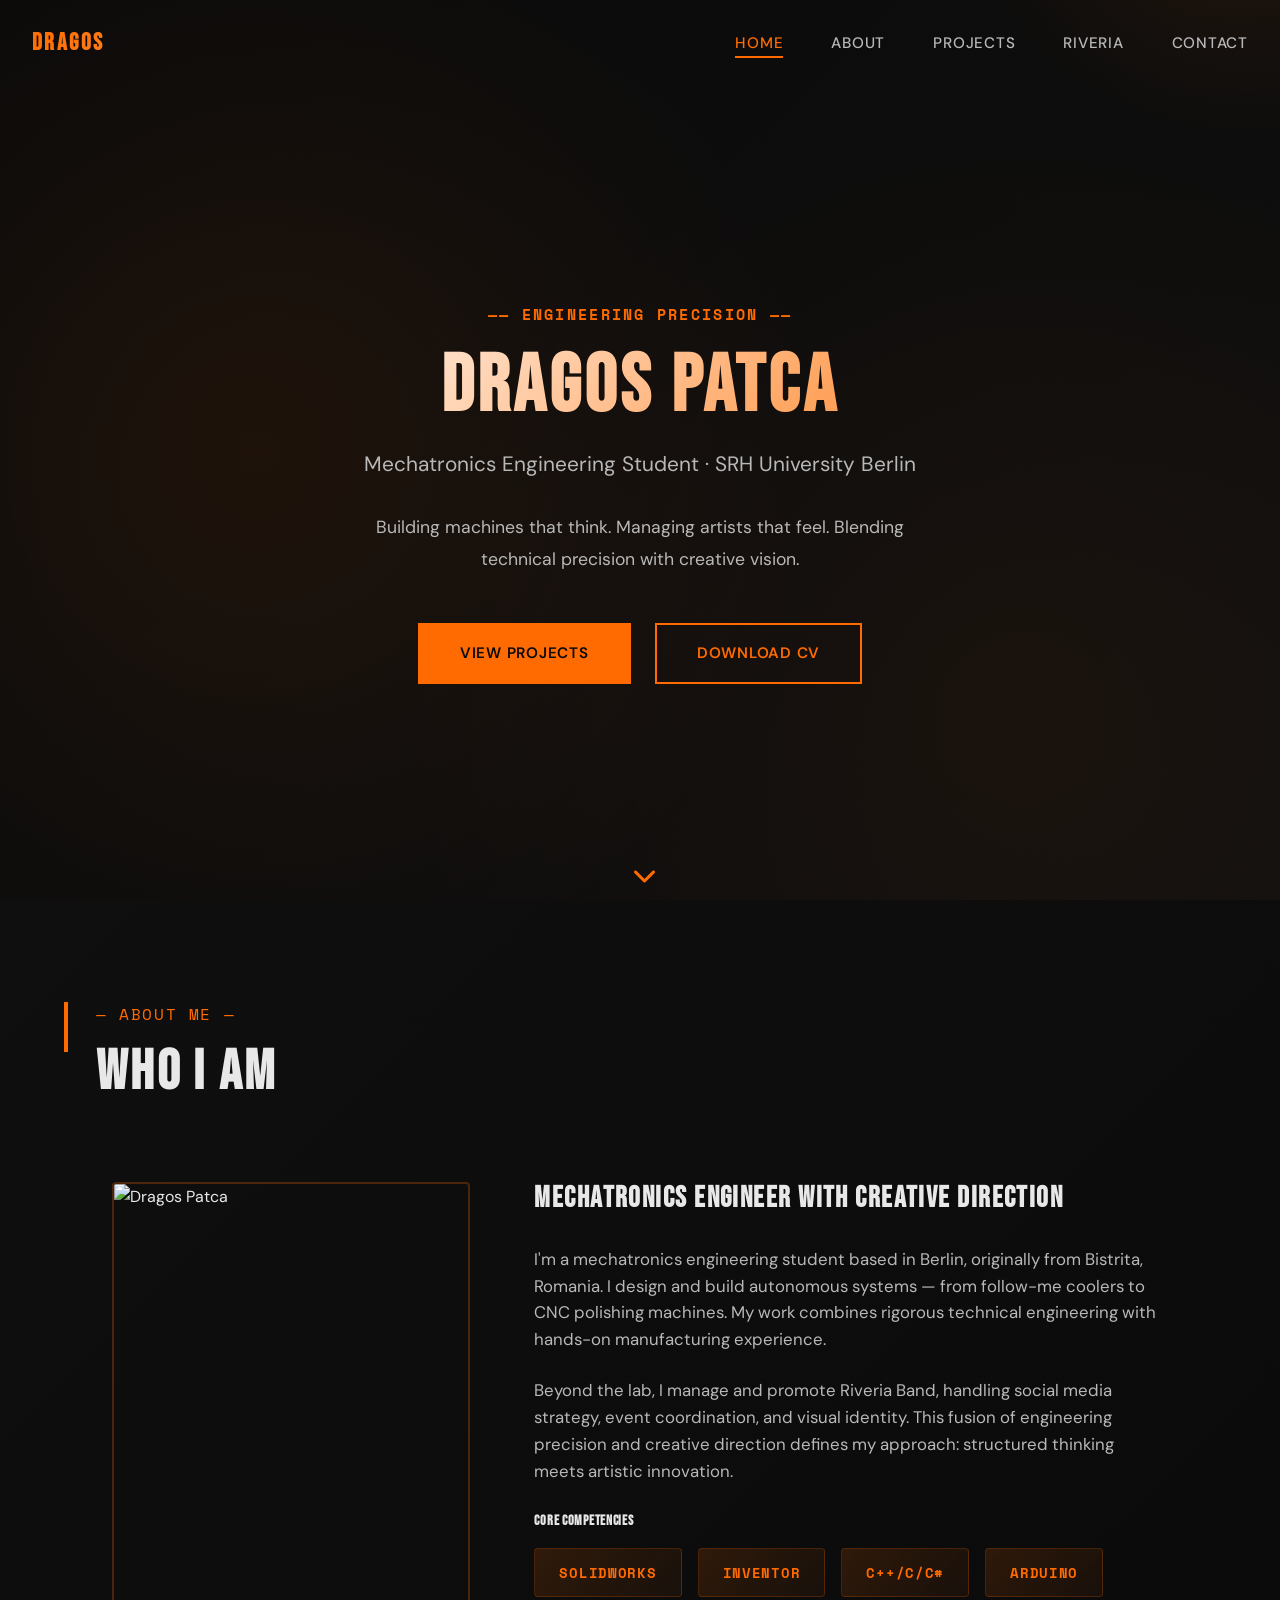
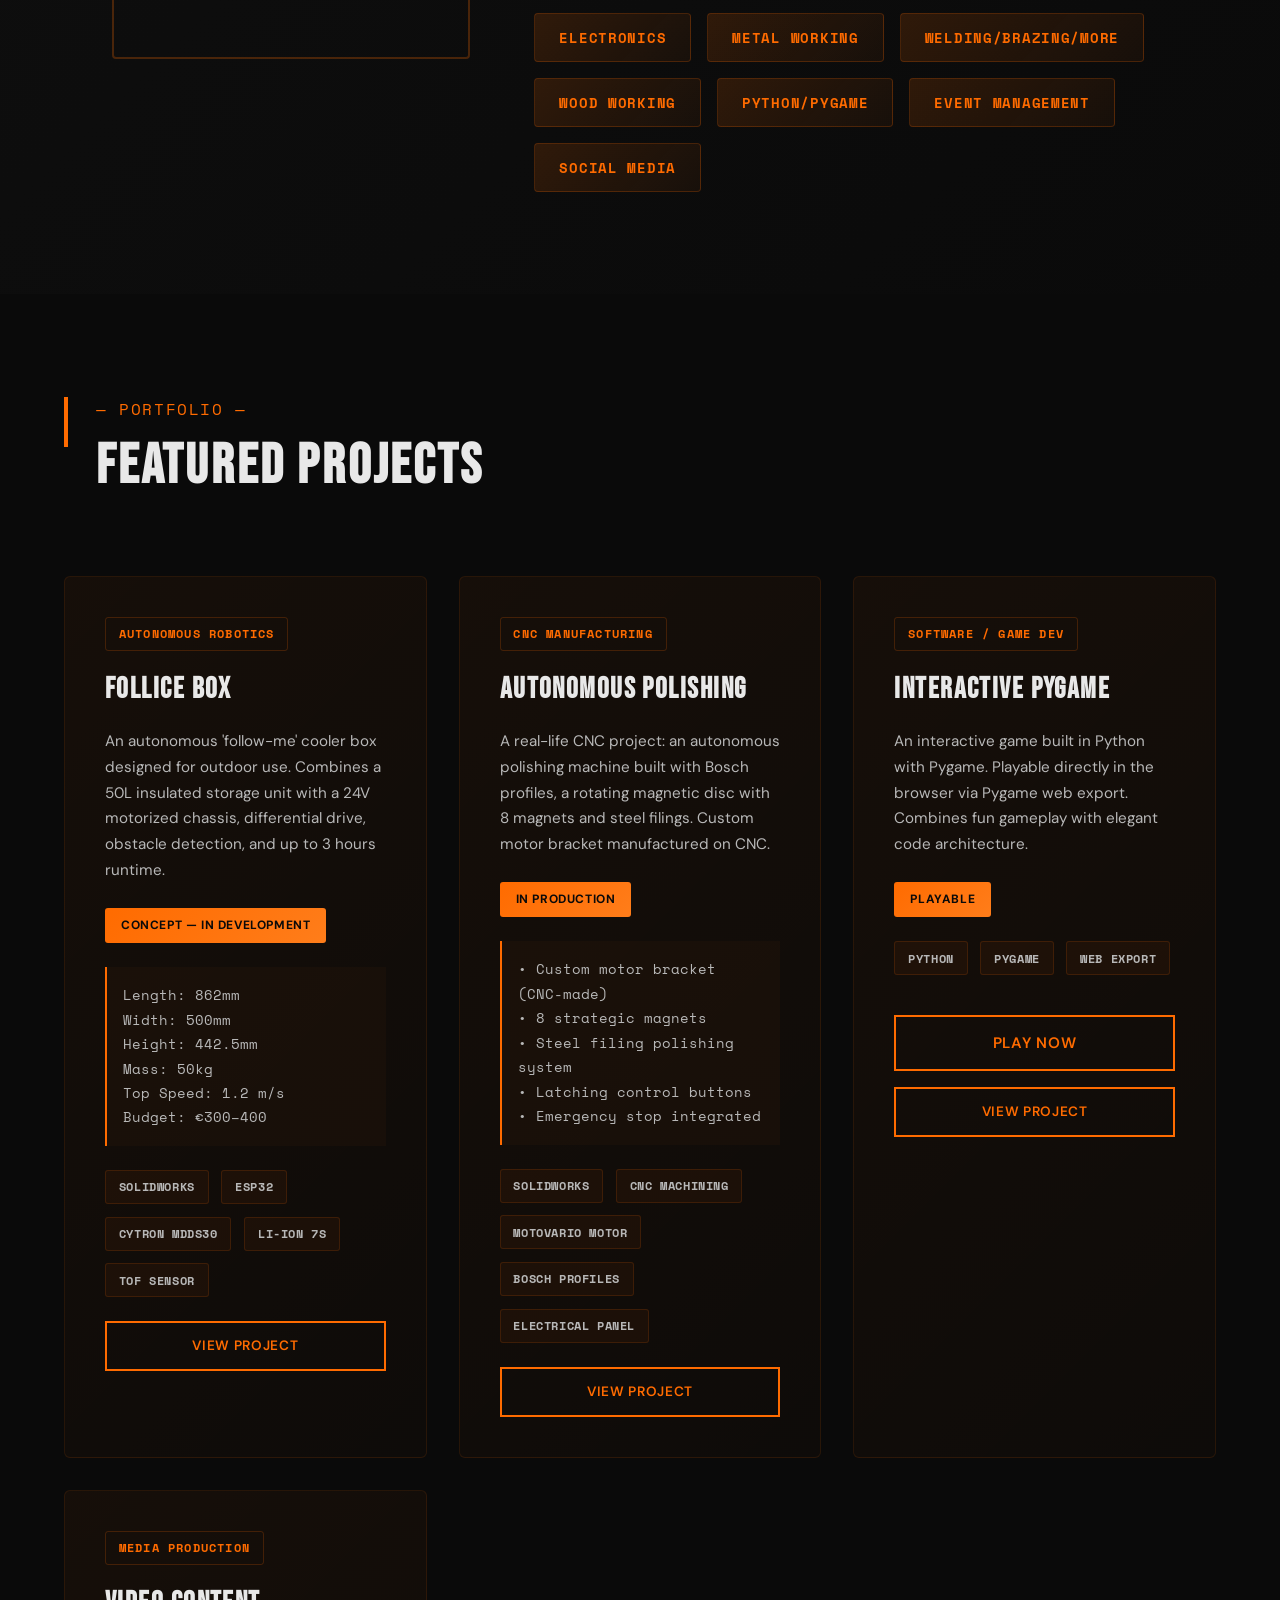
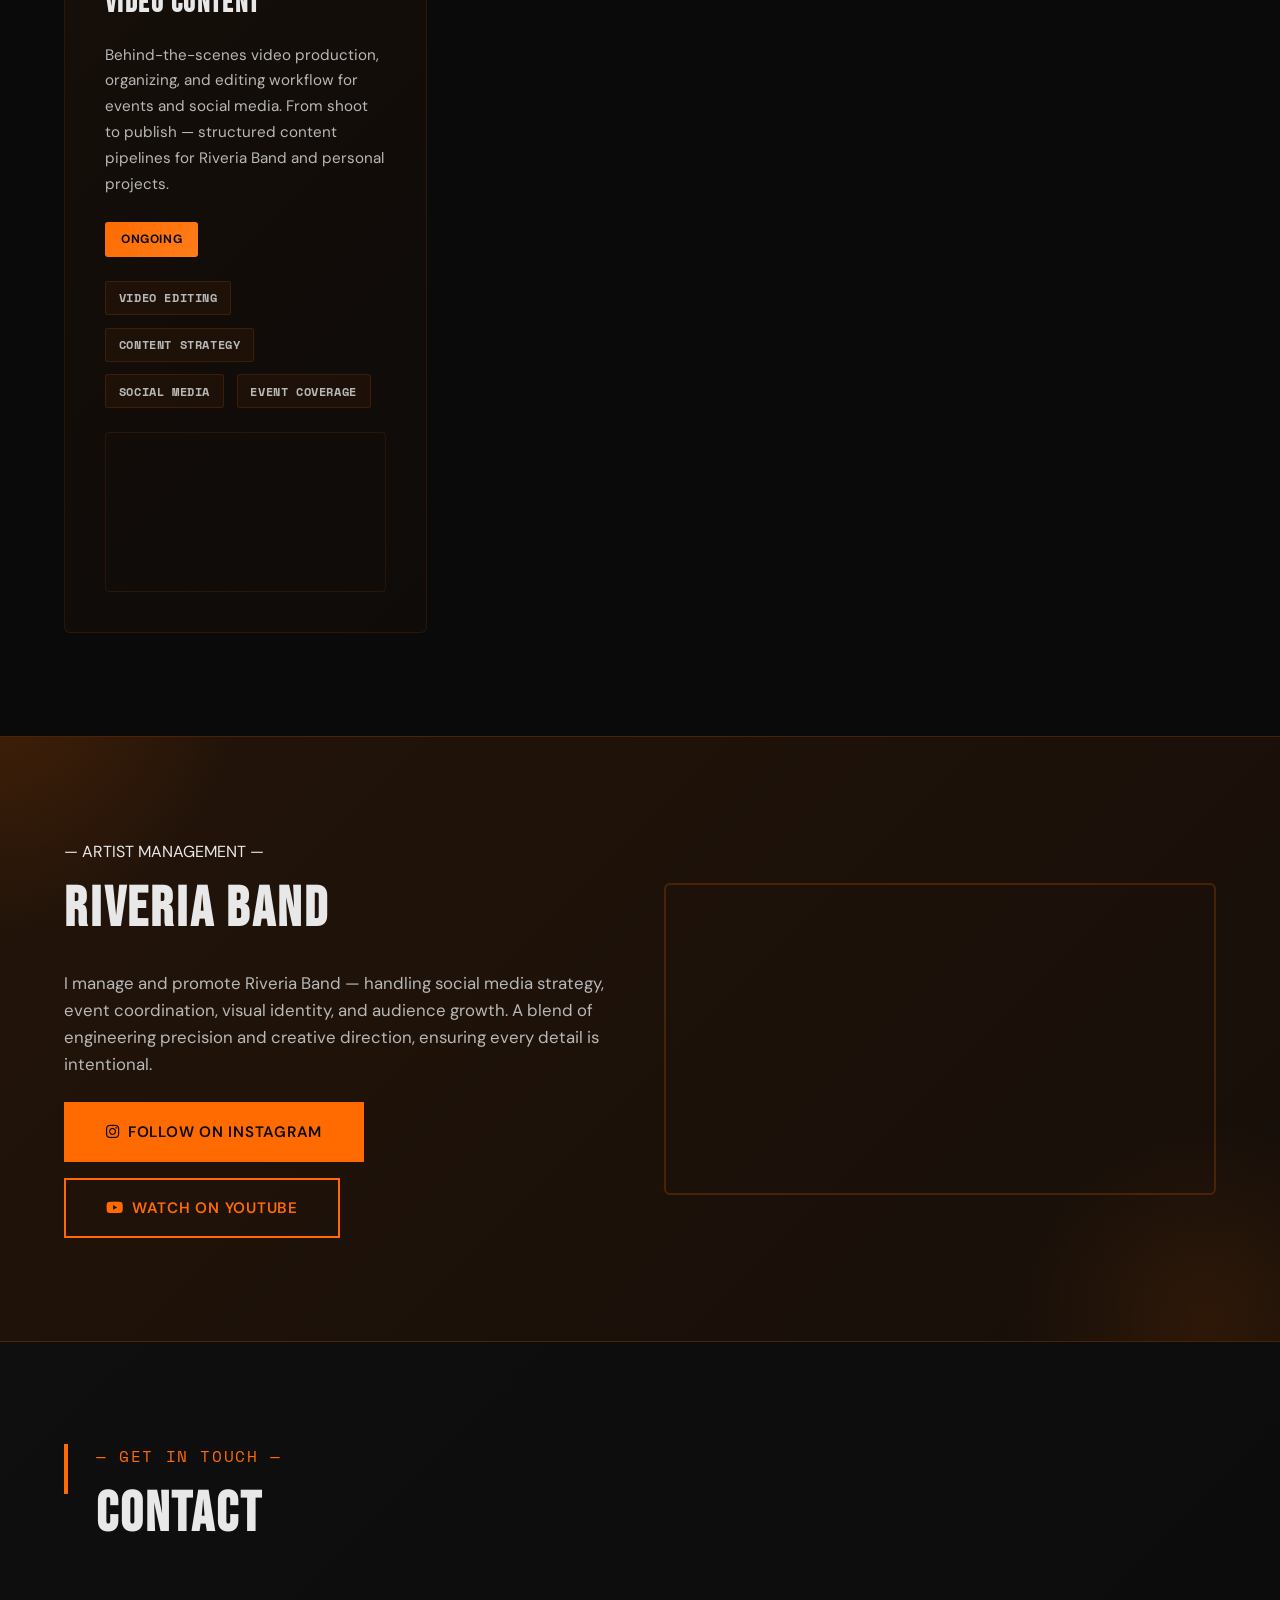
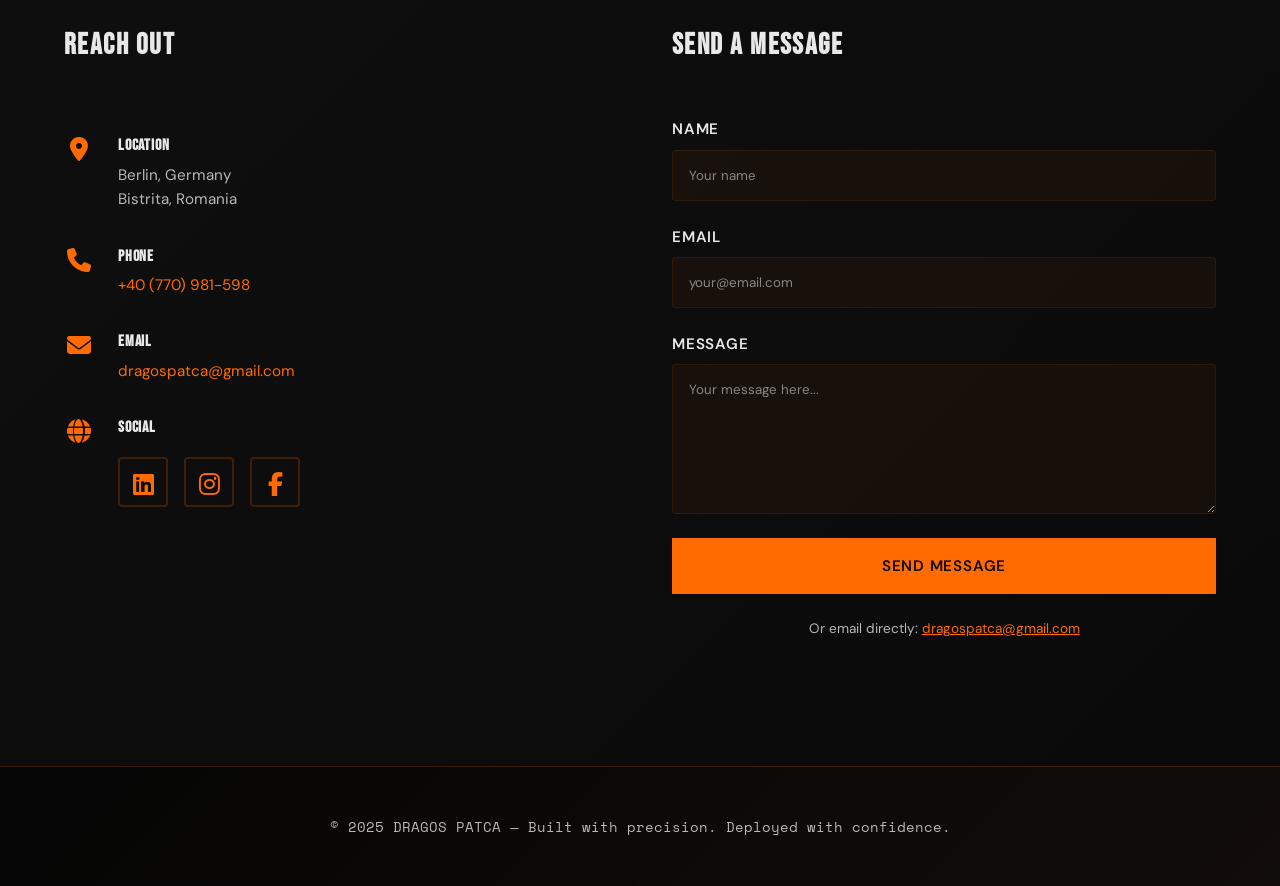
==== commit 30653539: "Add files via upload" ====
--- a/index.html
+++ b/index.html
@@ -19,6 +19,9 @@
 
         html {
             scroll-behavior: smooth;
+            overflow-x: hidden;
+            width: 100%;
+            min-height: 100vh;
         }
 
         body {
@@ -27,6 +30,13 @@
             color: #e8e8e8;
             line-height: 1.6;
             overflow-x: hidden;
+            width: 100%;
+            min-height: 100vh;
+        }
+
+        img, video {
+            max-width: 100%;
+            height: auto;
         }
 
         /* ============== COLORS & ACCENTS ============== */
@@ -39,6 +49,7 @@
             --text-secondary: #b8b8b8;
             --border: rgba(255, 107, 0, 0.2);
             --border-light: rgba(255, 107, 0, 0.1);
+            --navbar-height: 70px;
         }
 
         /* ============== TYPOGRAPHY ============== */
@@ -60,12 +71,12 @@
         }
 
         h3 {
-            font-size: 1.5rem;
+            font-size: clamp(1.1rem, 2.5vw, 1.8rem);
             margin-bottom: 0.75rem;
         }
 
         p {
-            font-size: 1rem;
+            font-size: clamp(0.875rem, 1.5vw, 1.05rem);
             color: var(--text-secondary);
             margin-bottom: 1.5rem;
         }
@@ -76,7 +87,7 @@
             top: 0;
             left: 0;
             right: 0;
-            z-index: 1000;
+            z-index: 9999;
             padding: 1.5rem 2rem;
             background: rgba(10, 10, 10, 0);
             backdrop-filter: none;
@@ -93,12 +104,29 @@
             padding: 1rem 2rem;
         }
 
+        /* When pygame game is open — minimal transparent navbar */
+        body.game-open nav {
+            background: rgba(10, 10, 10, 0) !important;
+            backdrop-filter: none !important;
+            border-bottom: none !important;
+            padding: 1.5rem 2rem !important;
+        }
+
+        body.game-open .nav-links {
+            display: none !important;
+        }
+
+        body.game-open .hamburger {
+            display: flex !important;
+        }
+
         .nav-brand {
             font-family: 'Bebas Neue', sans-serif;
             font-size: 1.5rem;
             font-weight: 700;
             letter-spacing: 0.1em;
             text-transform: uppercase;
+            white-space: nowrap;
             background: linear-gradient(135deg, var(--accent), var(--accent-light));
             -webkit-background-clip: text;
             -webkit-text-fill-color: transparent;
@@ -161,28 +189,23 @@
             transition: all 0.3s ease;
         }
 
-        .hamburger.active span:nth-child(1) {
-            transform: rotate(45deg) translate(8px, 8px);
-        }
-
-        .hamburger.active span:nth-child(2) {
-            opacity: 0;
-        }
-
-        .hamburger.active span:nth-child(3) {
-            transform: rotate(-45deg) translate(7px, -7px);
+        .hamburger.active span {
+            background: var(--accent);
         }
 
         /* ============== HERO SECTION ============== */
         .hero {
             min-height: 100vh;
+            min-height: 100dvh;
             display: flex;
             align-items: center;
             justify-content: center;
             position: relative;
+            z-index: 1;
             overflow: hidden;
-            padding: 2rem;
-            background: 
+            padding: calc(var(--navbar-height) + 2rem) 2rem 2rem;
+            box-sizing: border-box;
+            background:
                 radial-gradient(circle at 20% 50%, rgba(255, 107, 0, 0.08) 0%, transparent 50%),
                 radial-gradient(circle at 80% 80%, rgba(255, 107, 0, 0.05) 0%, transparent 50%),
                 linear-gradient(135deg, #0a0a0a 0%, #0f0f0f 100%);
@@ -233,16 +256,16 @@
         }
 
         .hero-subtitle {
-            font-size: 1.3rem;
+            font-size: clamp(1rem, 2.5vw, 1.3rem);
             color: var(--text-secondary);
             margin-bottom: 2rem;
             animation: fadeInUp 0.8s ease-out 0.2s both;
         }
 
         .hero-description {
-            font-size: 1.1rem;
+            font-size: clamp(0.9rem, 2vw, 1.1rem);
             color: var(--text-secondary);
-            max-width: 600px;
+            max-width: min(100%, 600px);
             margin: 0 auto 3rem;
             line-height: 1.8;
             animation: fadeInUp 0.8s ease-out 0.4s both;
@@ -331,10 +354,11 @@
 
         .scroll-indicator {
             position: absolute;
-            bottom: 2rem;
-            left: 50%;
+            bottom: max(0.5rem, env(safe-area-inset-bottom));
+            left: 50.4%;
             transform: translateX(-50%);
             animation: bounce 2s infinite;
+            pointer-events: none;
         }
 
         @keyframes bounce {
@@ -344,9 +368,18 @@
 
         /* ============== SECTIONS ============== */
         section {
-            padding: 5rem 2rem;
+            width: 100%;
+            padding: clamp(3rem, 8vw, 8rem) clamp(1rem, 5vw, 4rem);
+        }
+
+        /* Inner content containers — these carry the max-width, not the section */
+        .section-header,
+        .about-container,
+        .projects-grid,
+        .contact-container {
             max-width: 1400px;
-            margin: 0 auto;
+            margin-left: auto;
+            margin-right: auto;
         }
 
         section.dark-bg {
@@ -383,62 +416,33 @@
 
         /* ============== ABOUT SECTION ============== */
         .about-container {
-            display: grid;
-            grid-template-columns: 1fr 1fr;
-            gap: 4rem;
-            align-items: center;
+            display: flex;
+            gap: clamp(2rem, 5vw, 5rem);
+            align-items: flex-start;
+            max-width: 1200px;
+            margin: 0 auto;
+            padding: 0 clamp(1rem, 4vw, 3rem);
         }
 
         .about-image {
-            position: relative;
-        }
-
-        .about-image::before {
-            content: '';
-            position: absolute;
-            width: 300px;
-            height: 300px;
-            border: 2px solid var(--border);
-            border-radius: 50%;
-            top: 50%;
-            left: 50%;
-            transform: translate(-50%, -50%);
-            animation: rotate 20s linear infinite;
-        }
-
-        .about-image::after {
-            content: '';
-            position: absolute;
-            width: 250px;
-            height: 250px;
-            background: radial-gradient(circle at 30% 30%, rgba(255, 107, 0, 0.2), transparent);
-            border-radius: 50%;
-            top: 50%;
-            left: 50%;
-            transform: translate(-50%, -50%);
-        }
-
-        @keyframes rotate {
-            from { transform: translate(-50%, -50%) rotate(0deg); }
-            to { transform: translate(-50%, -50%) rotate(360deg); }
-        }
-
-        .about-image-placeholder {
-            width: 250px;
-            height: 250px;
-            background: linear-gradient(135deg, rgba(255, 107, 0, 0.1) 0%, rgba(255, 107, 0, 0.05) 100%);
-            border-radius: 50%;
-            margin: 0 auto;
-            display: flex;
-            align-items: center;
-            justify-content: center;
-            font-size: 3rem;
-            border: 1px solid var(--border-light);
-            position: relative;
-            z-index: 2;
+            flex-shrink: 0;
+            width: clamp(220px, 28vw, 400px);
+            align-self: flex-start;
+        }
+
+        .profile-photo {
+            width: auto;
+            height: auto;
+            aspect-ratio: 3/4;
+            object-fit: cover;
+            object-position: center 20%;
+            display: block;
+            border-radius: 4px;
+            border: 2px solid rgba(255, 107, 0, 0.25);
         }
 
         .about-text h3 {
+            margin-top: -6px;
             margin-bottom: 1.5rem;
         }
 
@@ -476,7 +480,7 @@
         /* ============== PROJECTS SECTION ============== */
         .projects-grid {
             display: grid;
-            grid-template-columns: repeat(auto-fit, minmax(500px, 1fr));
+            grid-template-columns: repeat(auto-fit, minmax(min(280px, 100%), 1fr));
             gap: 2rem;
         }
 
@@ -539,10 +543,14 @@
         .project-card h3 {
             margin-bottom: 1rem;
             color: var(--text-primary);
+            overflow-wrap: break-word;
+            word-break: break-word;
         }
 
         .project-description {
             font-size: 0.95rem;
+            overflow-wrap: break-word;
+            word-break: break-word;
             color: var(--text-secondary);
             margin-bottom: 1.5rem;
             line-height: 1.7;
@@ -609,15 +617,16 @@
             margin-top: 2rem;
             border-radius: 4px;
             overflow: hidden;
-            background: rgba(255, 107, 0, 0.05);
-            aspect-ratio: 16 / 9;
-            display: flex;
-            align-items: center;
-            justify-content: center;
             border: 1px solid var(--border-light);
+            position: relative;
+            padding-bottom: 56.25%;
+            height: 0;
         }
 
         .project-media iframe {
+            position: absolute;
+            top: 0;
+            left: 0;
             width: 100%;
             height: 100%;
             border: none;
@@ -637,7 +646,7 @@
         /* ============== RIVERIA BAND SECTION ============== */
         .riveria-section {
             position: relative;
-            padding: 6rem 2rem;
+            padding: clamp(3rem, 8vw, 8rem) clamp(1rem, 5vw, 4rem);
             background: linear-gradient(135deg, rgba(255, 107, 0, 0.1) 0%, rgba(255, 107, 0, 0.05) 100%);
             border-top: 1px solid var(--border);
             border-bottom: 1px solid var(--border);
@@ -710,11 +719,22 @@
         .riveria-media {
             border-radius: 6px;
             overflow: hidden;
-            aspect-ratio: 16 / 9;
             border: 2px solid var(--border);
         }
 
-        .riveria-media iframe {
+        /* ============== VIDEO WRAPPER (responsive iframes) ============== */
+        .video-wrapper {
+            position: relative;
+            padding-bottom: 56.25%;
+            height: 0;
+            overflow: hidden;
+            border-radius: 4px;
+        }
+
+        .video-wrapper iframe {
+            position: absolute;
+            top: 0;
+            left: 0;
             width: 100%;
             height: 100%;
             border: none;
@@ -858,6 +878,26 @@
         }
 
         /* ============== RESPONSIVE ============== */
+
+        /* Tablet: stack two-column layouts */
+        @media (max-width: 900px) {
+            .about-container {
+                grid-template-columns: 1fr;
+                gap: 2rem;
+            }
+
+
+            .riveria-content {
+                grid-template-columns: 1fr;
+                gap: 2rem;
+            }
+
+            .contact-container {
+                grid-template-columns: 1fr;
+                gap: 2rem;
+            }
+        }
+
         @media (max-width: 768px) {
             nav {
                 padding: 1rem 1.5rem;
@@ -869,12 +909,14 @@
                 top: 100%;
                 left: 0;
                 right: 0;
+                width: 100%;
                 background: rgba(10, 10, 10, 0.98);
                 backdrop-filter: blur(10px);
                 flex-direction: column;
                 padding: 2rem;
                 gap: 1rem;
                 border-bottom: 1px solid var(--border);
+                z-index: 9999;
             }
 
             .nav-links.active {
@@ -886,57 +928,50 @@
             }
 
             .hero {
-                min-height: 80vh;
-                padding: 6rem 1.5rem 2rem;
+                min-height: 100dvh;
+                padding: calc(var(--navbar-height) + 2rem) 1.5rem 5rem;
+            }
+
+            .hero-content {
+                max-width: 100%;
+            }
+
+            .about-container {
+                flex-direction: column;
+                align-items: center;
+            }
+
+            .about-image {
+                width: clamp(180px, 60vw, 300px);
+            }
+
+            .about-text {
+                text-align: left;
+                width: 100%;
             }
 
             .hero-buttons {
                 flex-direction: column;
+                align-items: center;
             }
 
             .hero-buttons .btn {
                 width: 100%;
-            }
-
-            .about-container {
-                grid-template-columns: 1fr;
-                gap: 2rem;
+                max-width: 320px;
             }
 
             .projects-grid {
                 grid-template-columns: 1fr;
             }
 
-            .riveria-content {
-                grid-template-columns: 1fr;
-                gap: 2rem;
-            }
-
-            .contact-container {
-                grid-template-columns: 1fr;
-                gap: 2rem;
-            }
-
-            section {
-                padding: 3rem 1.5rem;
-            }
-
             .section-header {
                 padding-left: 1.5rem;
             }
-
-            h1 {
-                font-size: clamp(2rem, 6vw, 3rem);
-            }
-
-            h2 {
-                font-size: clamp(1.5rem, 4vw, 2.5rem);
-            }
         }
 
         @media (max-width: 480px) {
             .hero {
-                min-height: 70vh;
+                padding: calc(var(--navbar-height) + 1.5rem) 1rem 4rem;
             }
 
             .hero-buttons {
@@ -948,16 +983,16 @@
                 font-size: 0.85rem;
             }
 
-            .projects-grid {
-                grid-template-columns: 1fr;
-            }
-
             .project-card {
                 padding: 1.5rem;
             }
 
-            .hero-subtitle {
-                font-size: 1rem;
+            .project-buttons {
+                flex-direction: column;
+            }
+
+            .project-buttons .btn {
+                text-align: center;
             }
 
             .skills {
@@ -967,6 +1002,14 @@
             .skill-tag {
                 font-size: 0.8rem;
                 padding: 0.6rem 1rem;
+            }
+
+            .riveria-buttons {
+                flex-direction: column;
+            }
+
+            .riveria-buttons .btn {
+                text-align: center;
             }
         }
 
@@ -1006,6 +1049,7 @@
     <nav id="navbar" class="navbar">
         <a href="#" class="nav-brand" onclick="scrollToSection('hero'); return false;">DRAGOS</a>
         <ul class="nav-links" id="navLinks">
+            <li><a href="#hero" onclick="scrollToSection('hero'); closeMenu(); return false;">Home</a></li>
             <li><a href="#about" onclick="closeMenu()">About</a></li>
             <li><a href="#projects" onclick="closeMenu()">Projects</a></li>
             <li><a href="#riveria" onclick="closeMenu()">Riveria</a></li>
@@ -1043,9 +1087,7 @@
         </div>
         <div class="about-container">
             <div class="about-image">
-                <div class="about-image-placeholder">
-                    <i class="fas fa-user"></i>
-                </div>
+                <img src="images/pdeprofil.jpg" alt="Dragos Patca" class="profile-photo">
             </div>
             <div class="about-text fade-in">
                 <h3>Mechatronics Engineer with Creative Direction</h3>
@@ -1055,13 +1097,15 @@
                     <h4 style="margin-bottom: 1rem; text-transform: uppercase; font-size: 0.9rem;">Core Competencies</h4>
                     <div class="skills">
                         <span class="skill-tag">SolidWorks</span>
-                        <span class="skill-tag">CAD/CAM</span>
-                        <span class="skill-tag">CNC Machining</span>
-                        <span class="skill-tag">Python/Pygame</span>
-                        <span class="skill-tag">ESP32</span>
+                        <span class="skill-tag">Inventor</span>
+                        <span class="skill-tag">C++/C/C#</span>
                         <span class="skill-tag">Arduino</span>
                         <span class="skill-tag">Electronics</span>
-                        <span class="skill-tag">Event Mgmt</span>
+                        <span class="skill-tag">Metal Working</span>
+                        <span class="skill-tag">Welding/Brazing/More</span>
+                        <span class="skill-tag">Wood Working</span>
+                        <span class="skill-tag">Python/Pygame</span>
+                        <span class="skill-tag">Event Management</span>
                         <span class="skill-tag">Social Media</span>
                     </div>
                 </div>
@@ -1140,7 +1184,7 @@
                 </div>
                 <button class="btn" style="width: 100%; margin-top: 1rem;" onclick="document.getElementById('pygameModal').style.display='flex'">PLAY NOW</button>
                 <div class="project-buttons" style="margin-top: 1rem;">
-                    <a href="#" class="btn" onclick="alert('GitHub link coming soon'); return false;">View on GitHub</a>
+                    <a href="#" class="btn" onclick="alert('GitHub link coming soon'); return false;">View Project</a>
                 </div>
             </div>
 
@@ -1157,7 +1201,7 @@
                     <span class="tech-badge">Event Coverage</span>
                 </div>
                 <div class="project-media" style="margin-top: 1.5rem;">
-                    <iframe width="100%" height="100%" src="https://www.youtube.com/embed/ByfZAi5snHs" title="Riveria Band Video" allowfullscreen="" loading="lazy"></iframe>
+                    <iframe src="https://www.youtube.com/embed/ByfZAi5snHs" title="Riveria Band Video" allowfullscreen loading="lazy"></iframe>
                 </div>
             </div>
         </div>
@@ -1189,7 +1233,9 @@
                 </div>
             </div>
             <div class="riveria-media fade-in">
-                <iframe width="100%" height="100%" src="https://www.youtube.com/embed/ByfZAi5snHs" title="Riveria Band" allowfullscreen="" loading="lazy"></iframe>
+                <div class="video-wrapper">
+                    <iframe src="https://www.youtube.com/embed/ByfZAi5snHs" title="Riveria Band" allowfullscreen loading="lazy"></iframe>
+                </div>
             </div>
         </div>
     </section>
@@ -1268,16 +1314,29 @@
     </footer>
 
     <script>
+        // ============== NAVBAR HEIGHT OFFSET (fixes zoom overlap) ==============
+        function updateNavOffset() {
+            const nav = document.querySelector('nav');
+            if (nav) {
+                document.documentElement.style.setProperty('--navbar-height', nav.offsetHeight + 'px');
+            }
+        }
+        updateNavOffset();
+        window.addEventListener('resize', updateNavOffset);
+        window.addEventListener('load', updateNavOffset);
+
         // ============== NAVBAR FUNCTIONALITY ==============
         const navbar = document.getElementById('navbar');
         const navLinks = document.getElementById('navLinks');
         const hamburger = document.getElementById('hamburger');
 
         window.addEventListener('scroll', () => {
-            if (window.scrollY > 50) {
-                navbar.classList.add('scrolled');
-            } else {
-                navbar.classList.remove('scrolled');
+            if (!document.body.classList.contains('game-open')) {
+                if (window.scrollY > 50) {
+                    navbar.classList.add('scrolled');
+                } else {
+                    navbar.classList.remove('scrolled');
+                }
             }
             updateActiveNavLink();
         });
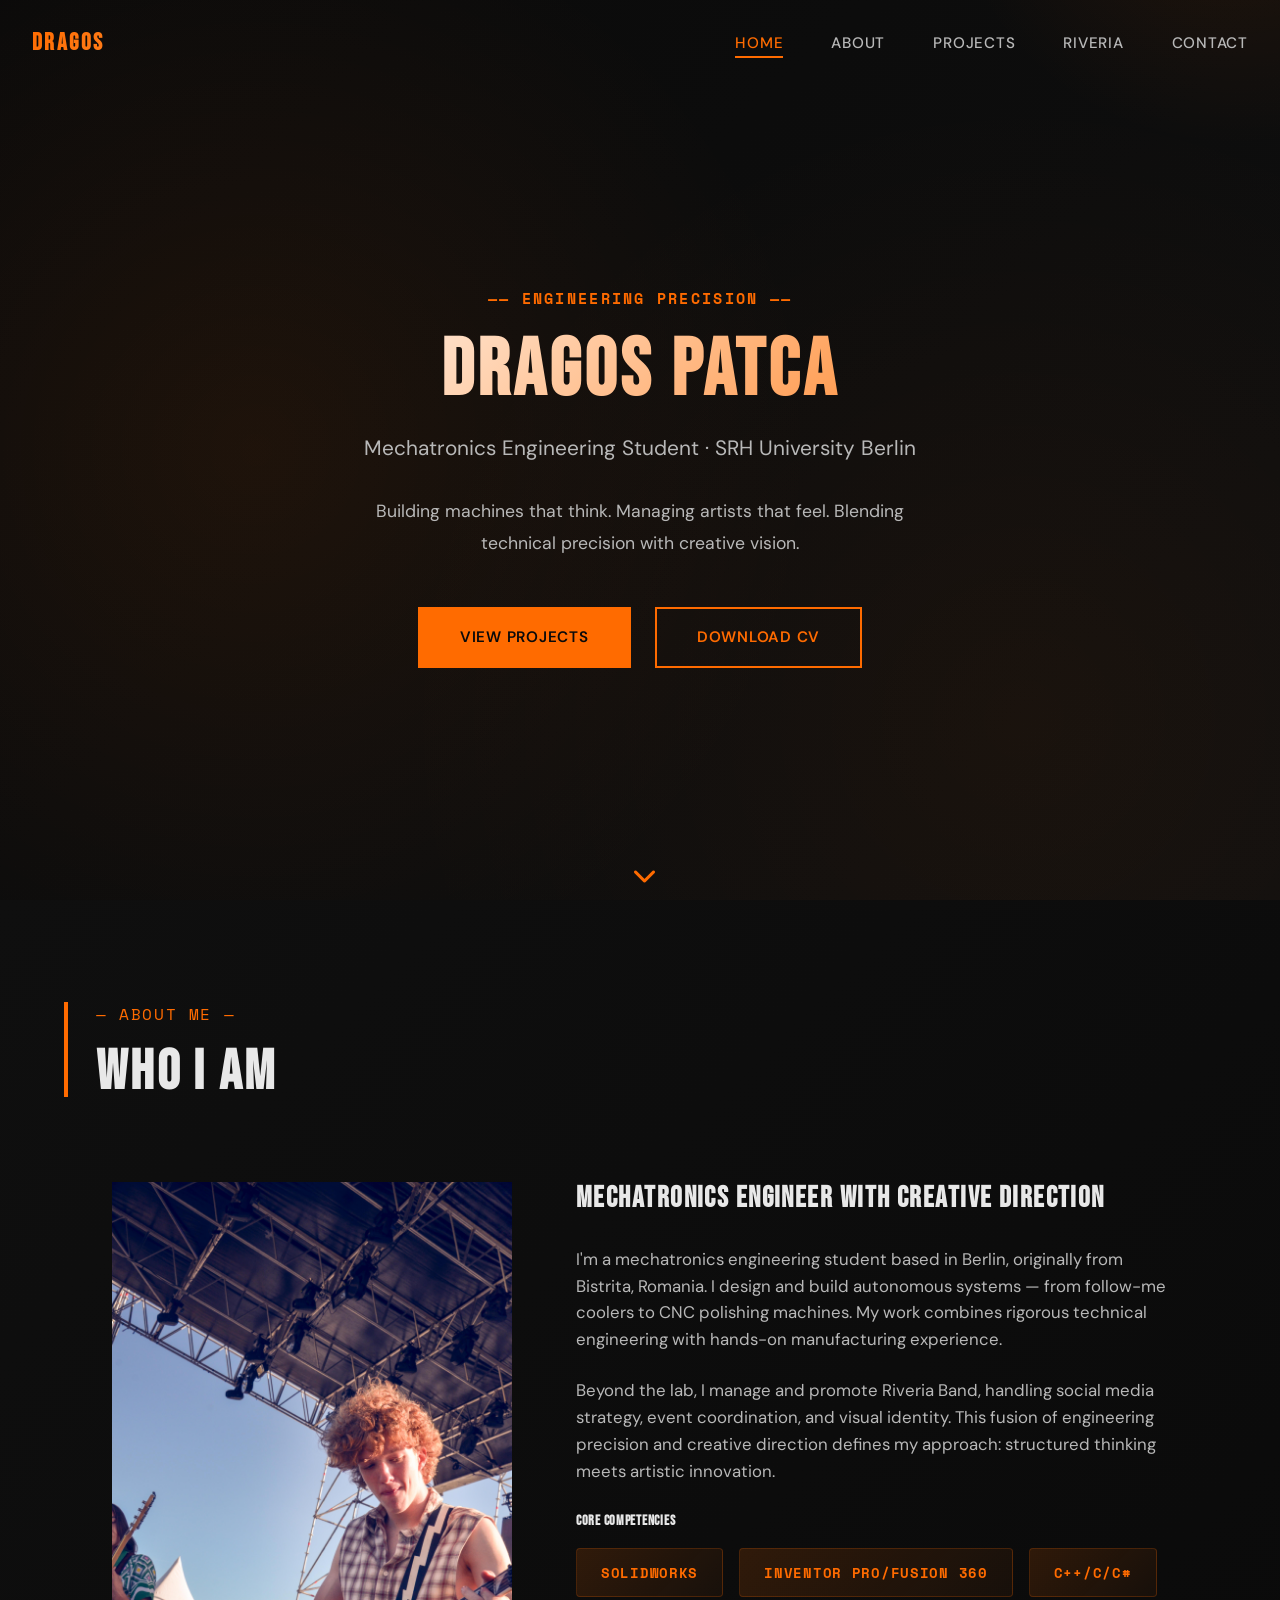
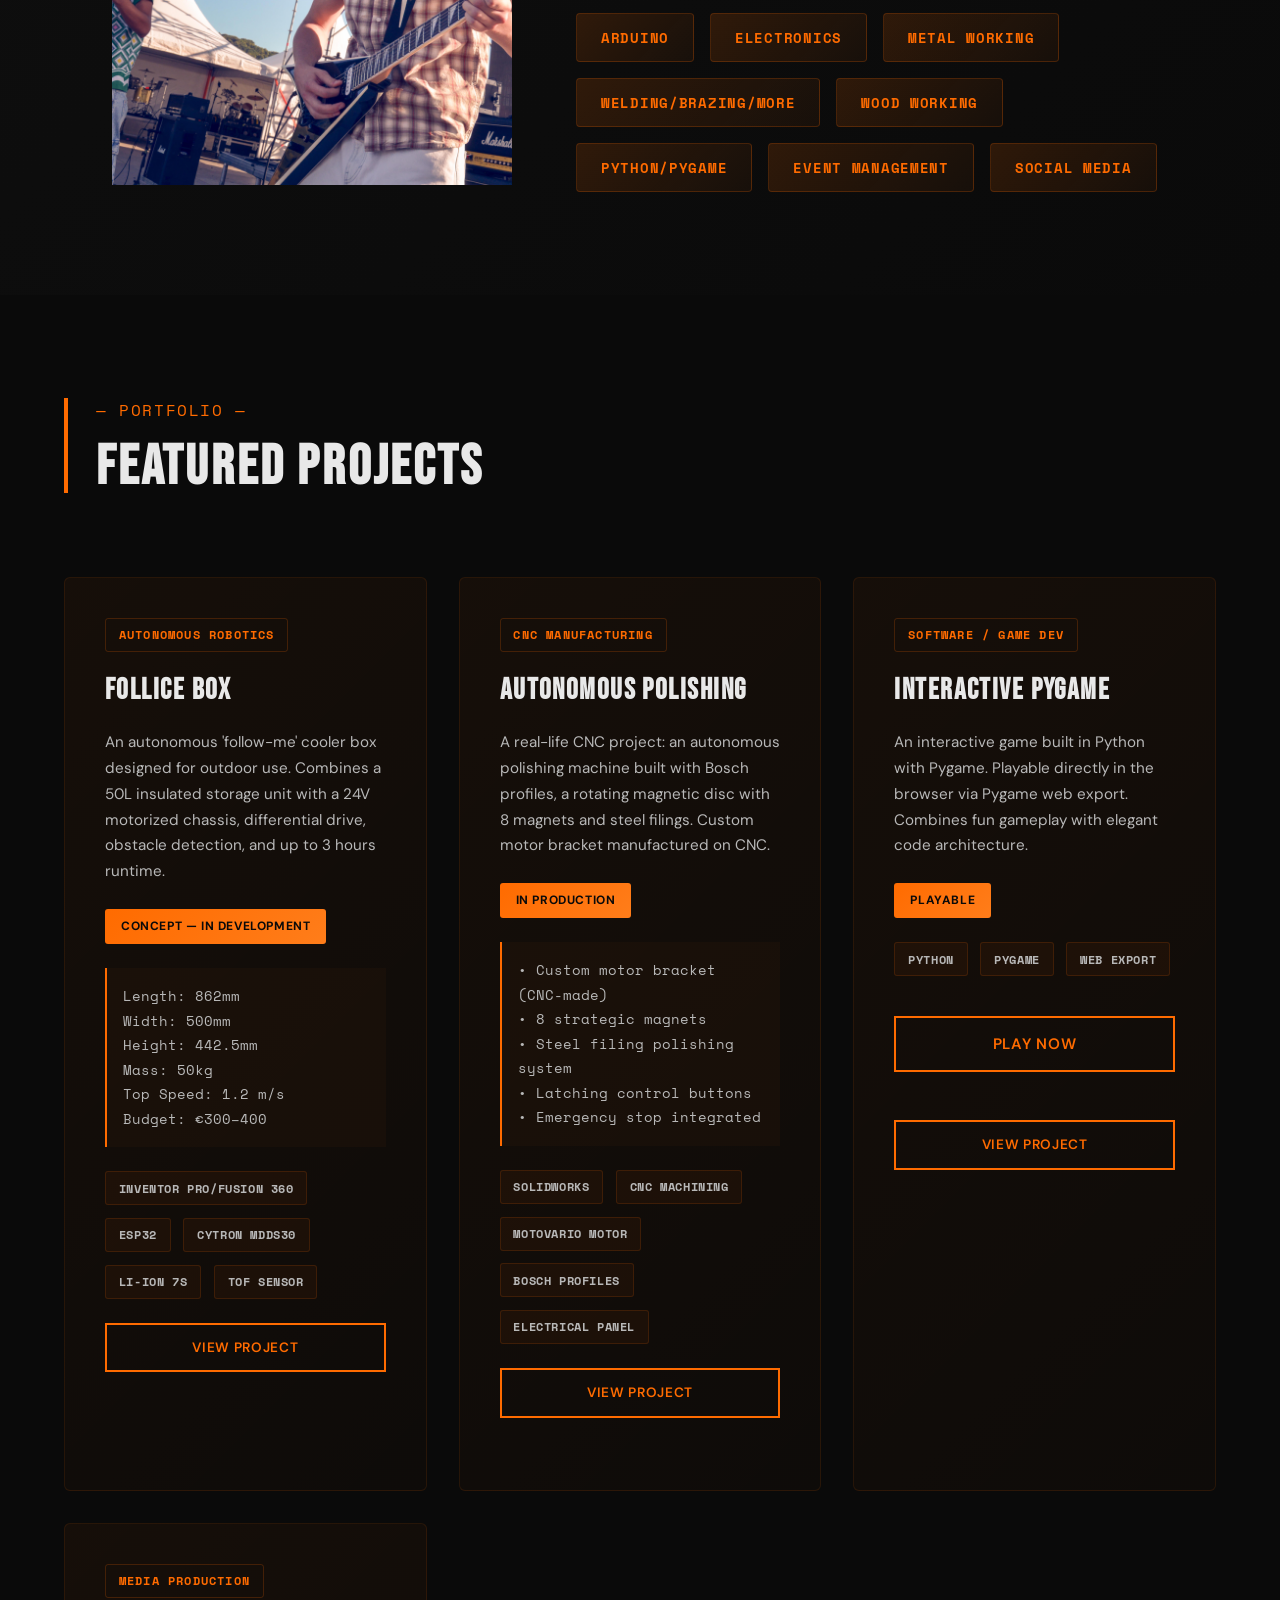
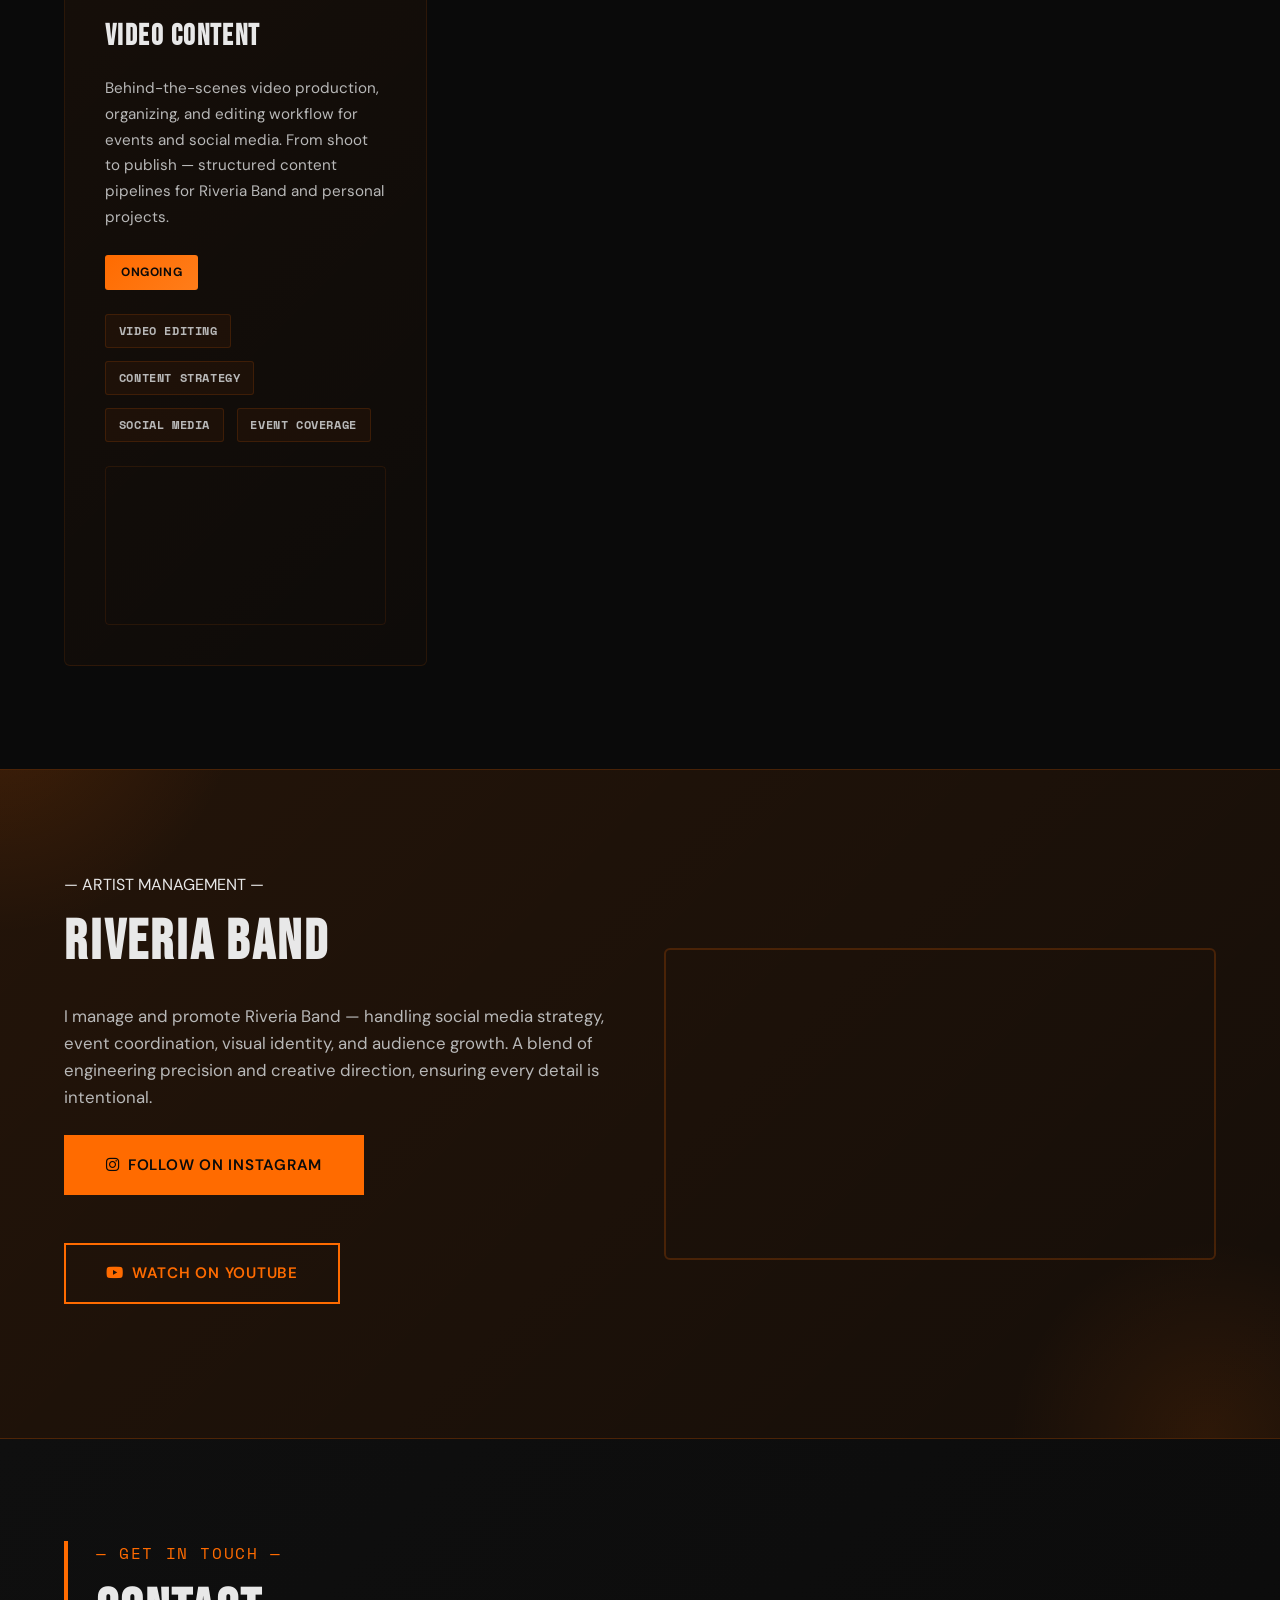
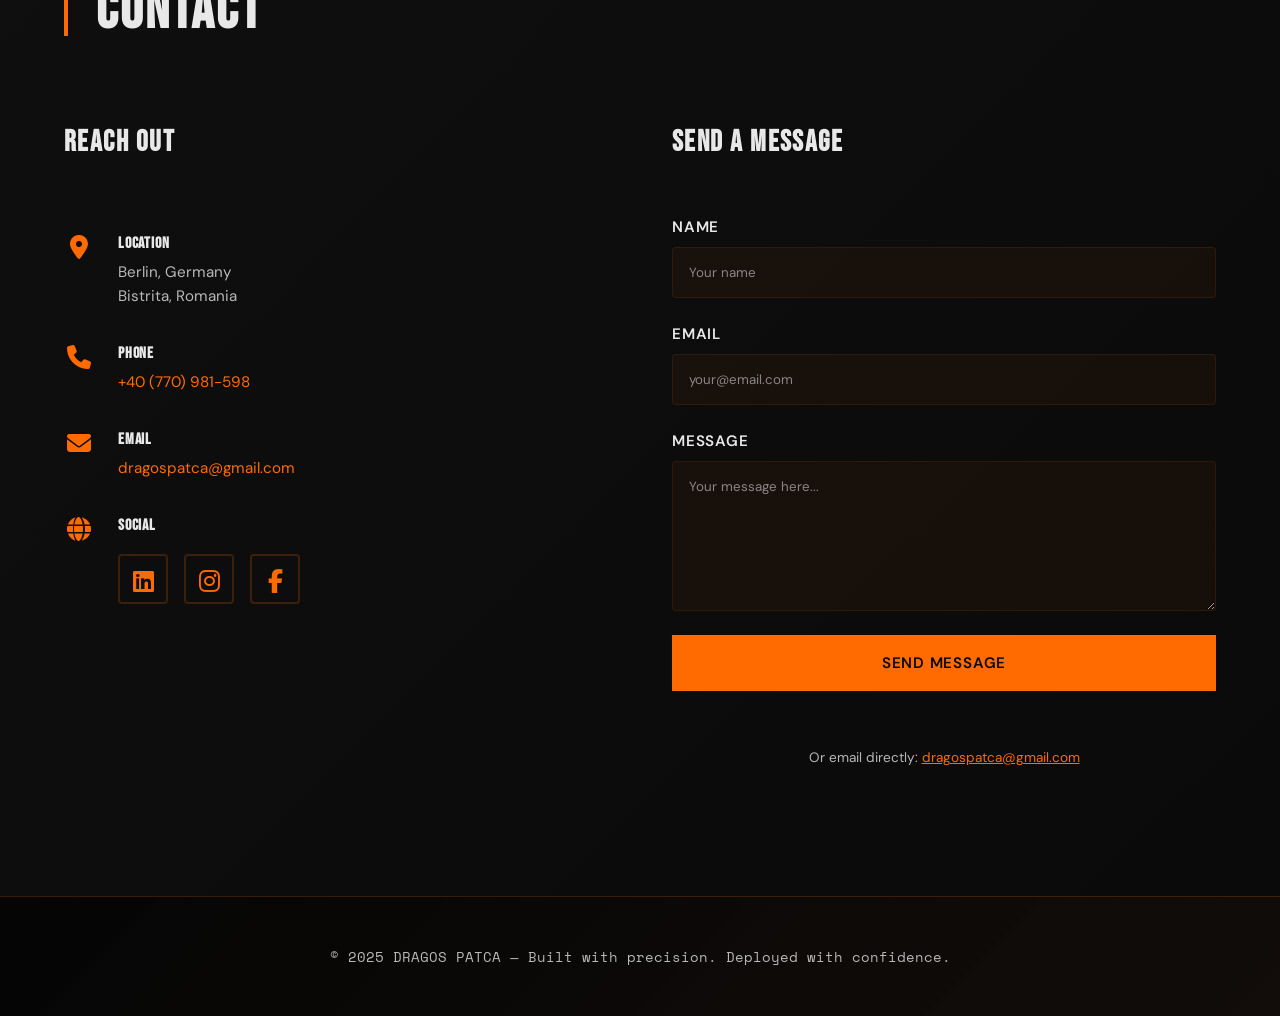
==== commit 319ae537: "Add files via upload" ====
--- a/index.html
+++ b/index.html
@@ -318,6 +318,7 @@
             position: relative;
             overflow: hidden;
             font-family: 'DM Sans', sans-serif;
+            margin-bottom: 2rem;
         }
 
         .btn::before {
@@ -399,7 +400,7 @@
             left: 0;
             top: 0;
             width: 4px;
-            height: 50px;
+            height: 95px;
             background: var(--accent);
         }
 
@@ -426,21 +427,11 @@
 
         .about-image {
             flex-shrink: 0;
-            width: clamp(220px, 28vw, 400px);
+            width: clamp(400px, 28vw, 400px);
             align-self: flex-start;
         }
 
-        .profile-photo {
-            width: auto;
-            height: auto;
-            aspect-ratio: 3/4;
-            object-fit: cover;
-            object-position: center 20%;
-            display: block;
-            border-radius: 4px;
-            border: 2px solid rgba(255, 107, 0, 0.25);
-        }
-
+      
         .about-text h3 {
             margin-top: -6px;
             margin-bottom: 1.5rem;
@@ -966,6 +957,7 @@
 
             .section-header {
                 padding-left: 1.5rem;
+
             }
         }
 
@@ -1097,7 +1089,7 @@
                     <h4 style="margin-bottom: 1rem; text-transform: uppercase; font-size: 0.9rem;">Core Competencies</h4>
                     <div class="skills">
                         <span class="skill-tag">SolidWorks</span>
-                        <span class="skill-tag">Inventor</span>
+                        <span class="skill-tag">Inventor Pro/Fusion 360</span>
                         <span class="skill-tag">C++/C/C#</span>
                         <span class="skill-tag">Arduino</span>
                         <span class="skill-tag">Electronics</span>
@@ -1135,7 +1127,7 @@
                     Budget: €300–400
                 </div>
                 <div class="project-tech">
-                    <span class="tech-badge">SolidWorks</span>
+                    <span class="tech-badge">Inventor Pro/Fusion 360</span>
                     <span class="tech-badge">ESP32</span>
                     <span class="tech-badge">Cytron MDDS30</span>
                     <span class="tech-badge">Li-ion 7S</span>
